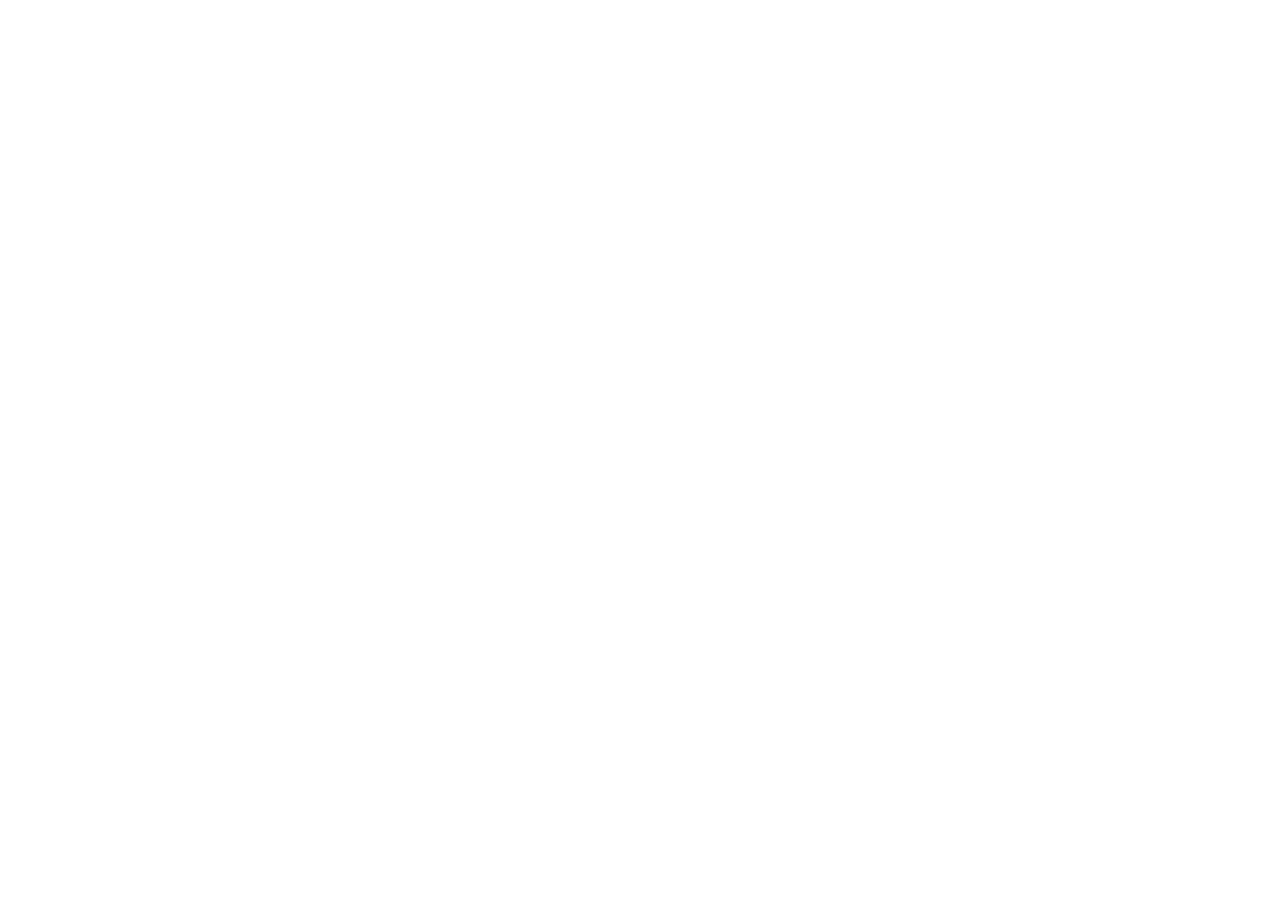
==== index.html @ 2eab342f "add index + css" ====
<!DOCTYPE html>
<html lang="fr">
  <head>
    <meta charset="utf-8" />
    <meta name="viewport" content="width=device-width, initial-scale=1" />
    <link
      rel="stylesheet"
      href="https://cdnjs.cloudflare.com/ajax/libs/font-awesome/6.1.1/css/all.min.css"
    />
    <link rel="stylesheet" href="normalize.css" />
    <link
      href="https://fonts.googleapis.com/css2?family=Raleway:ital,wght@0,200;0,400;0,500;0,600;0,700;1,600&display=swap"
      rel="stylesheet"
    />

    <title>Oh my food</title>
  </head>

</html>
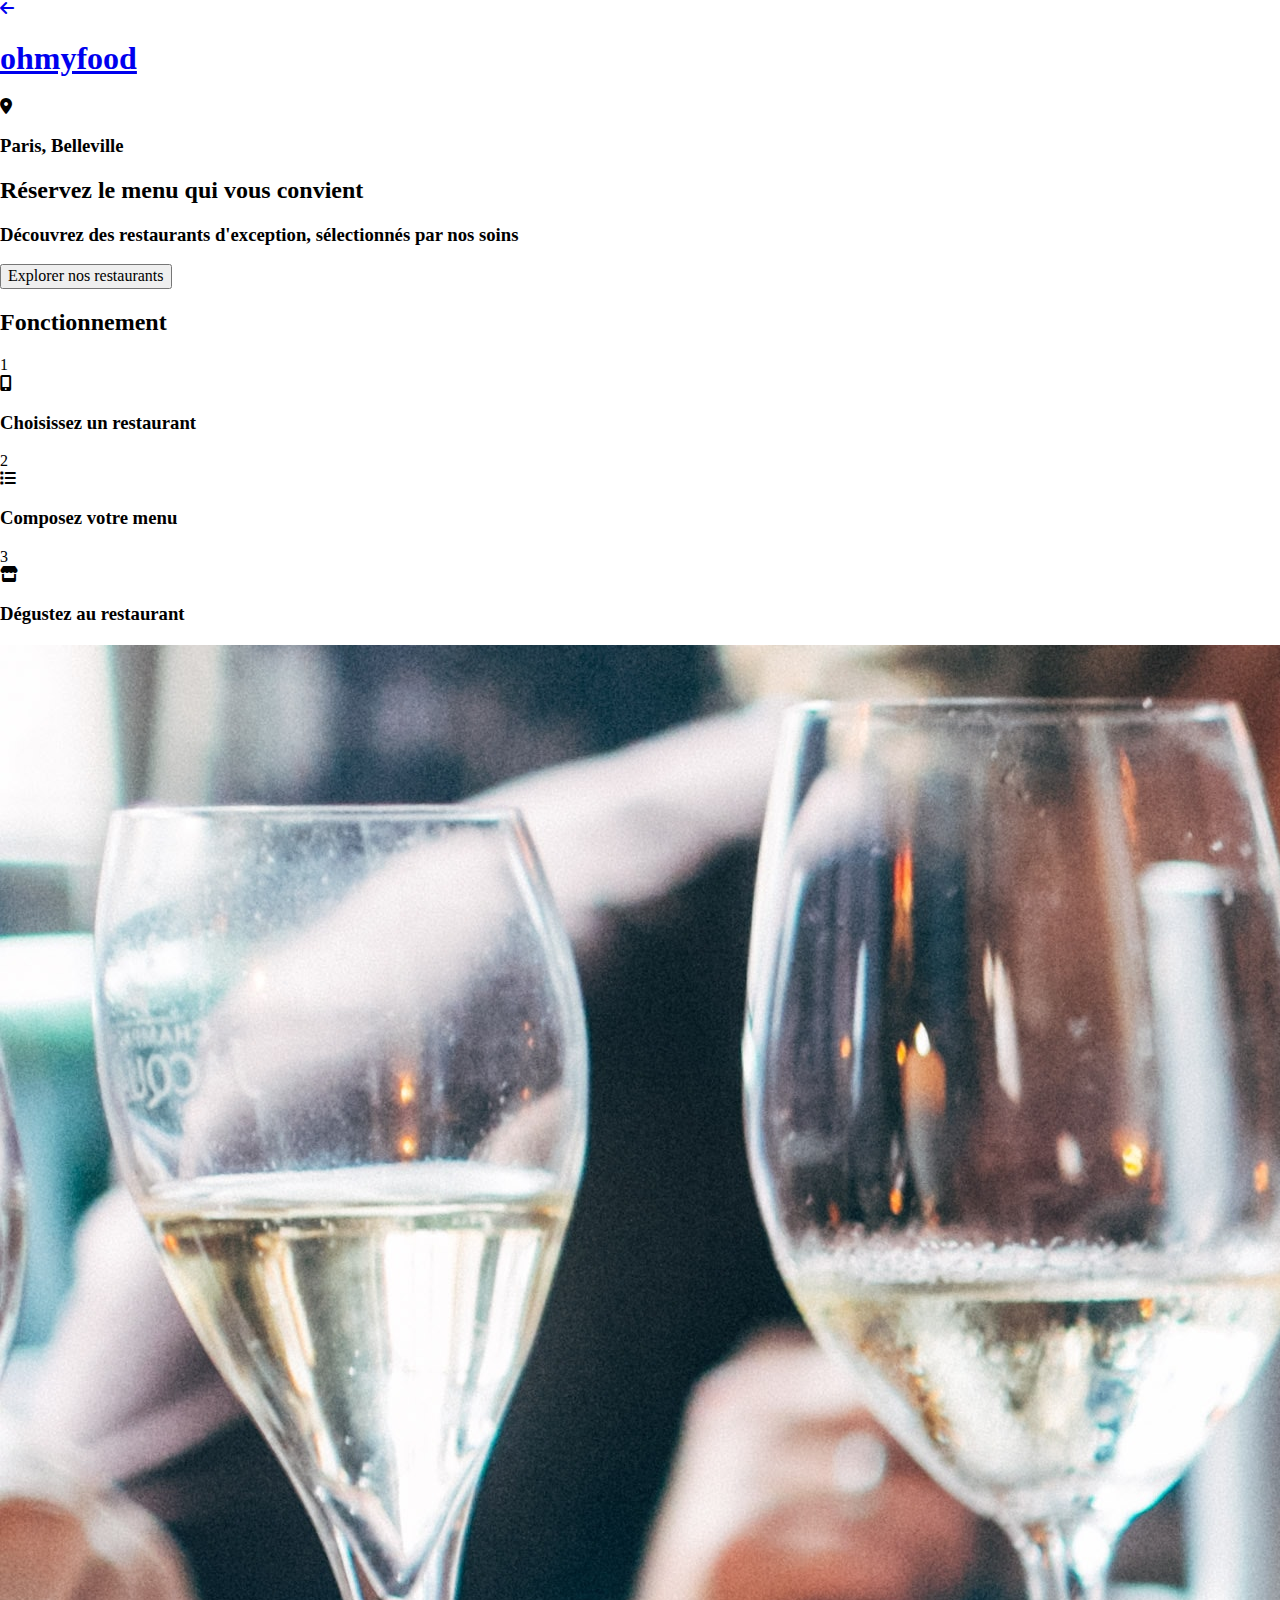
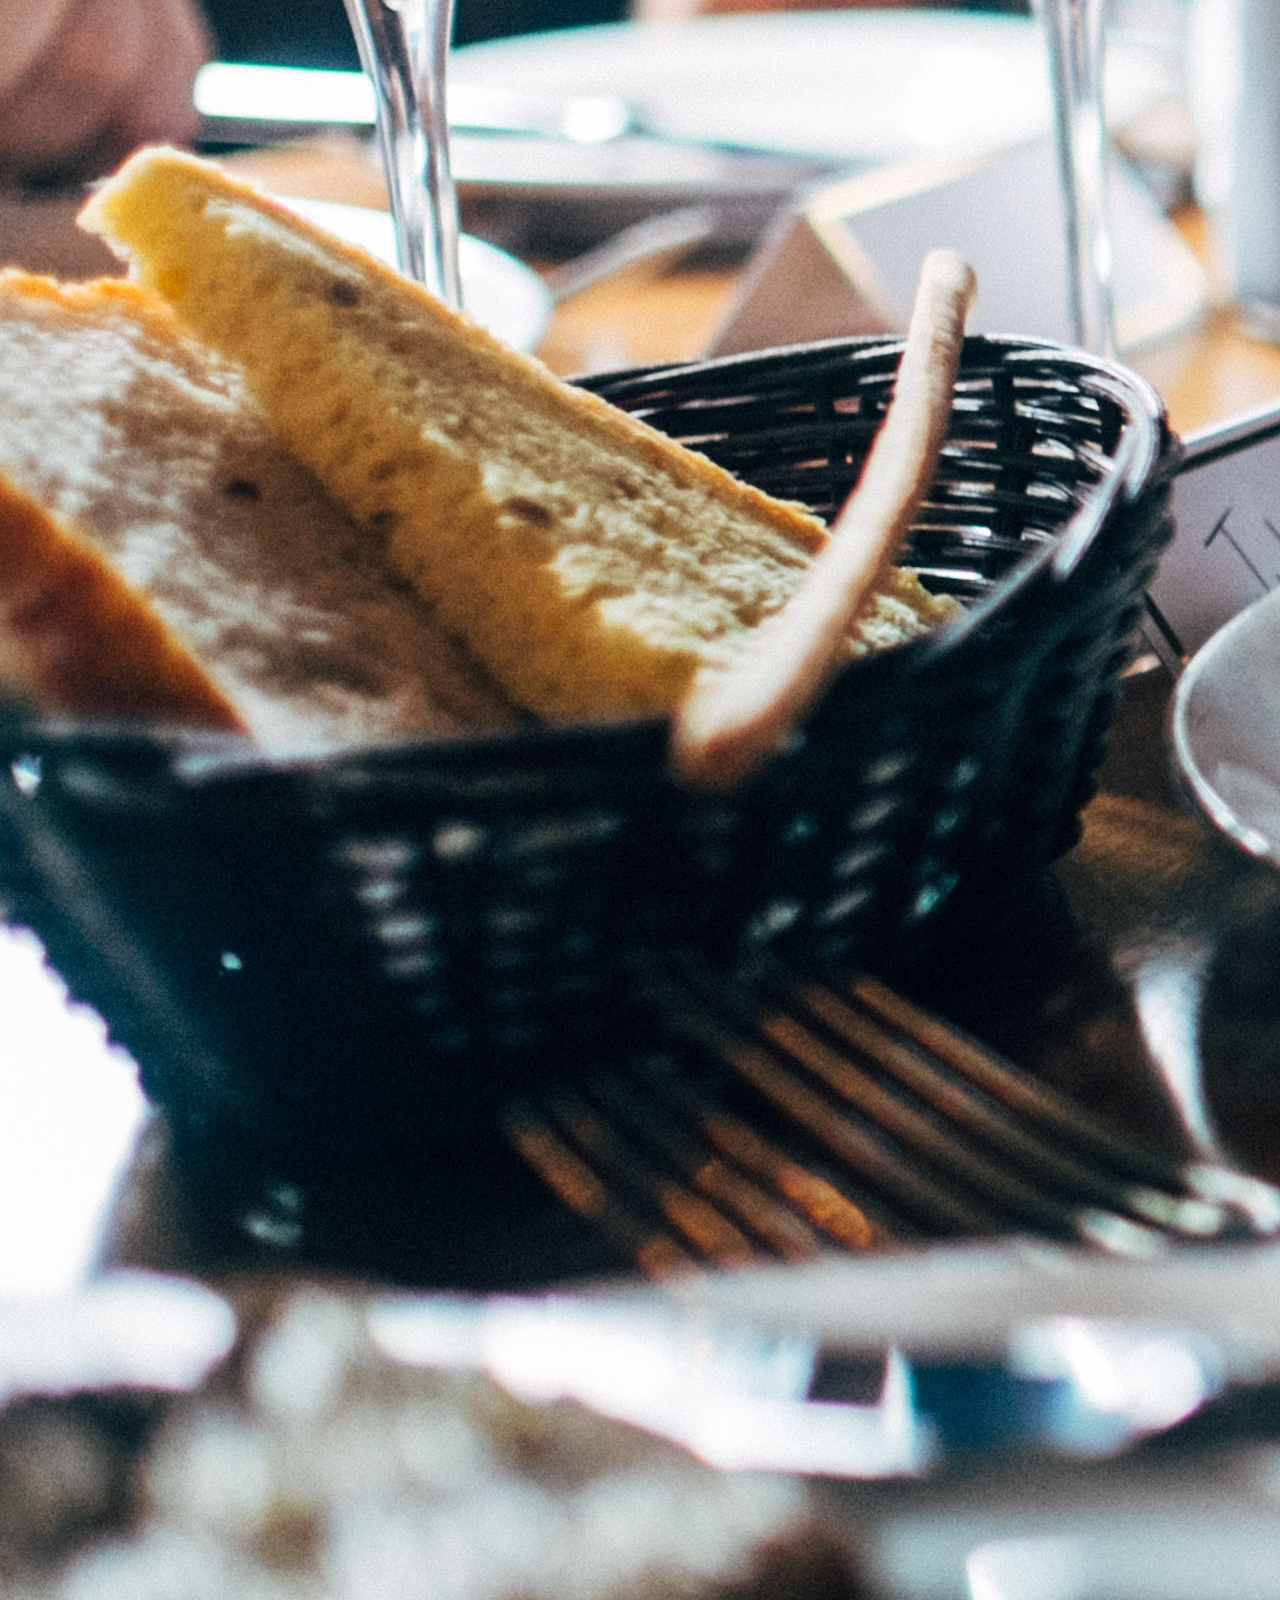
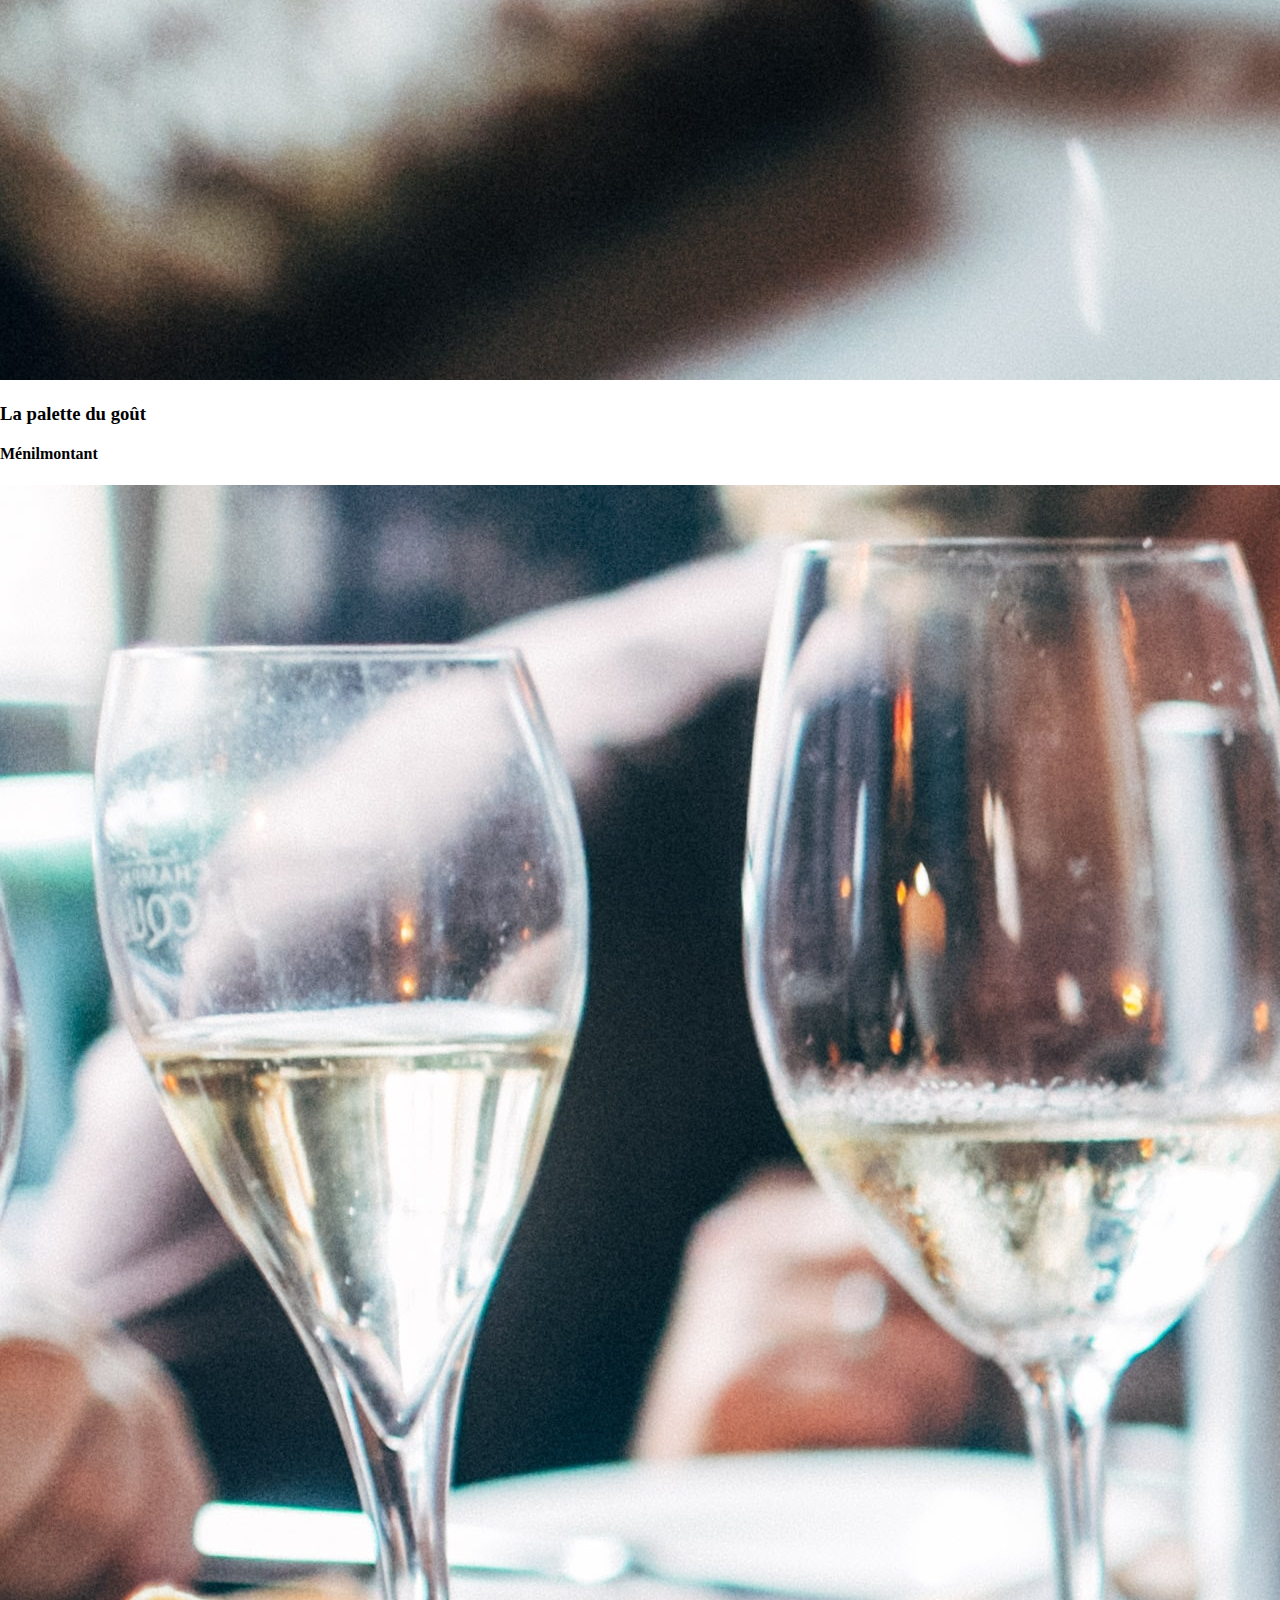
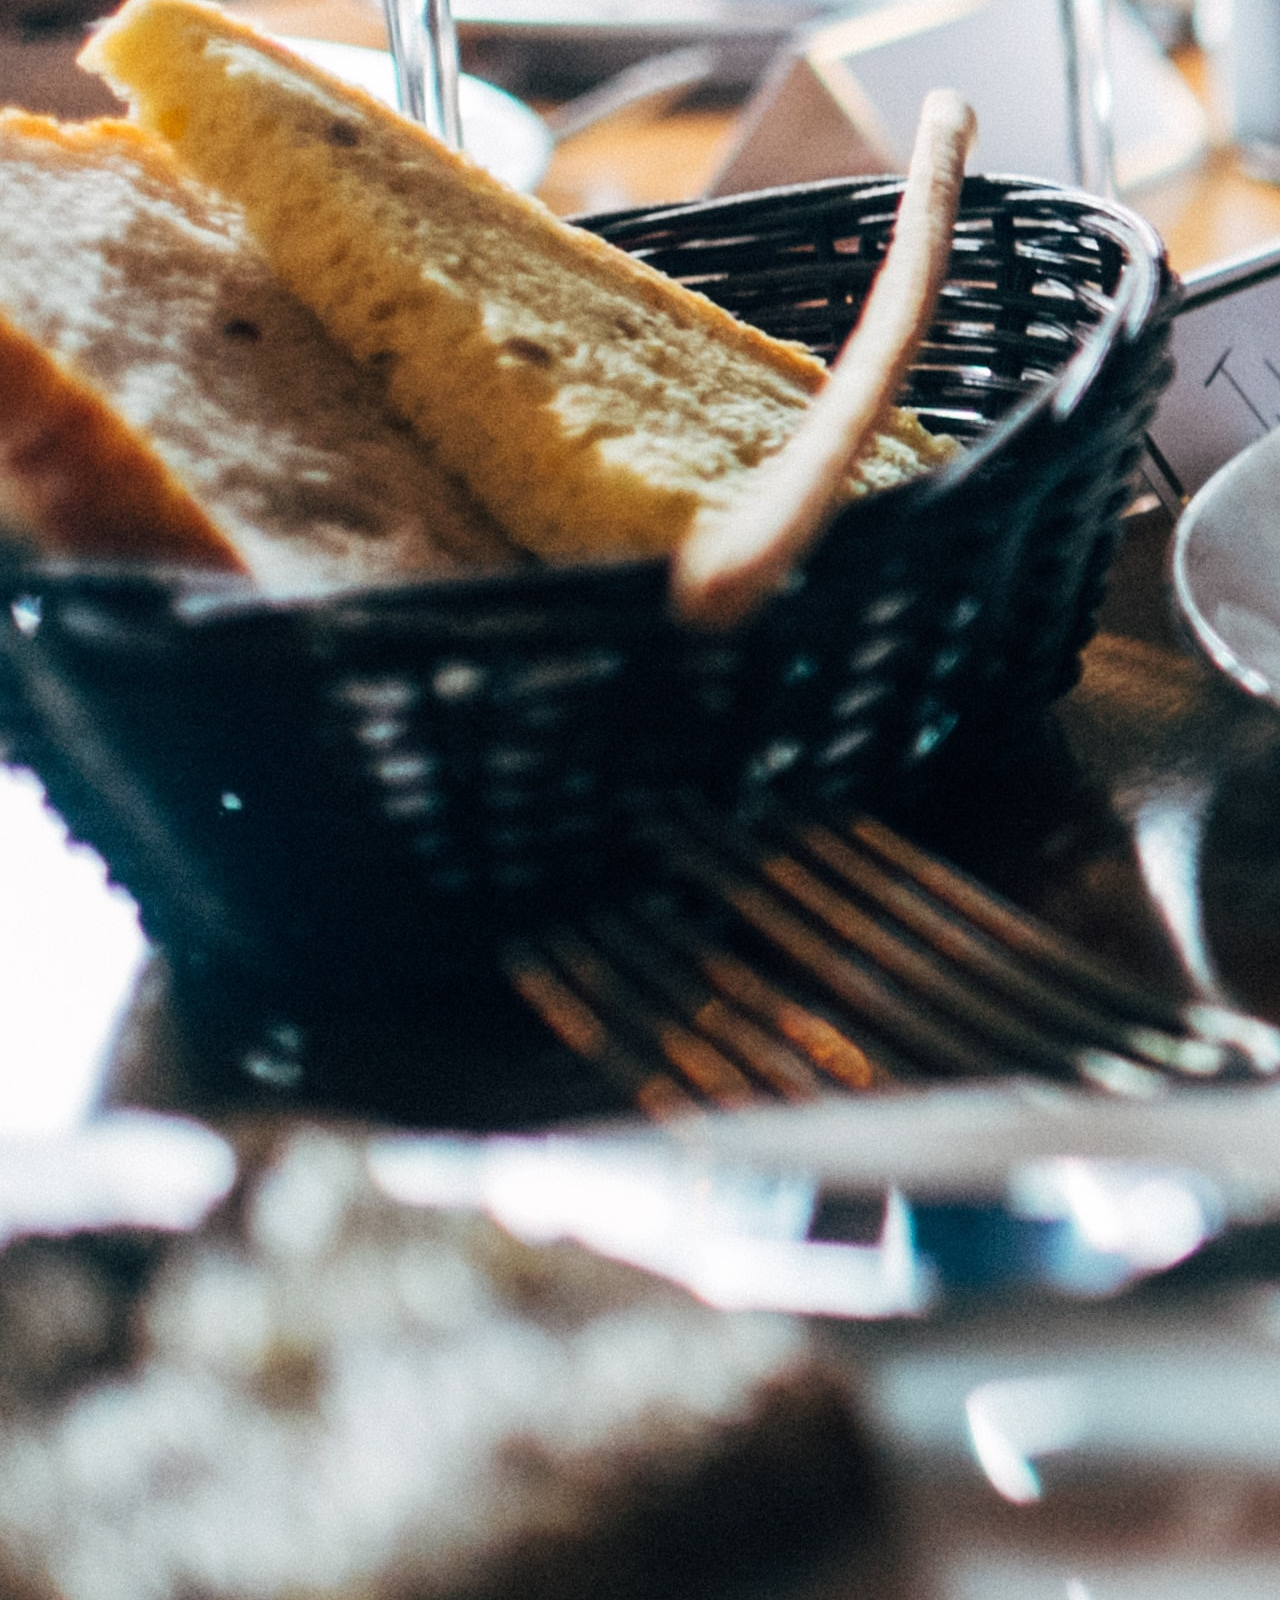
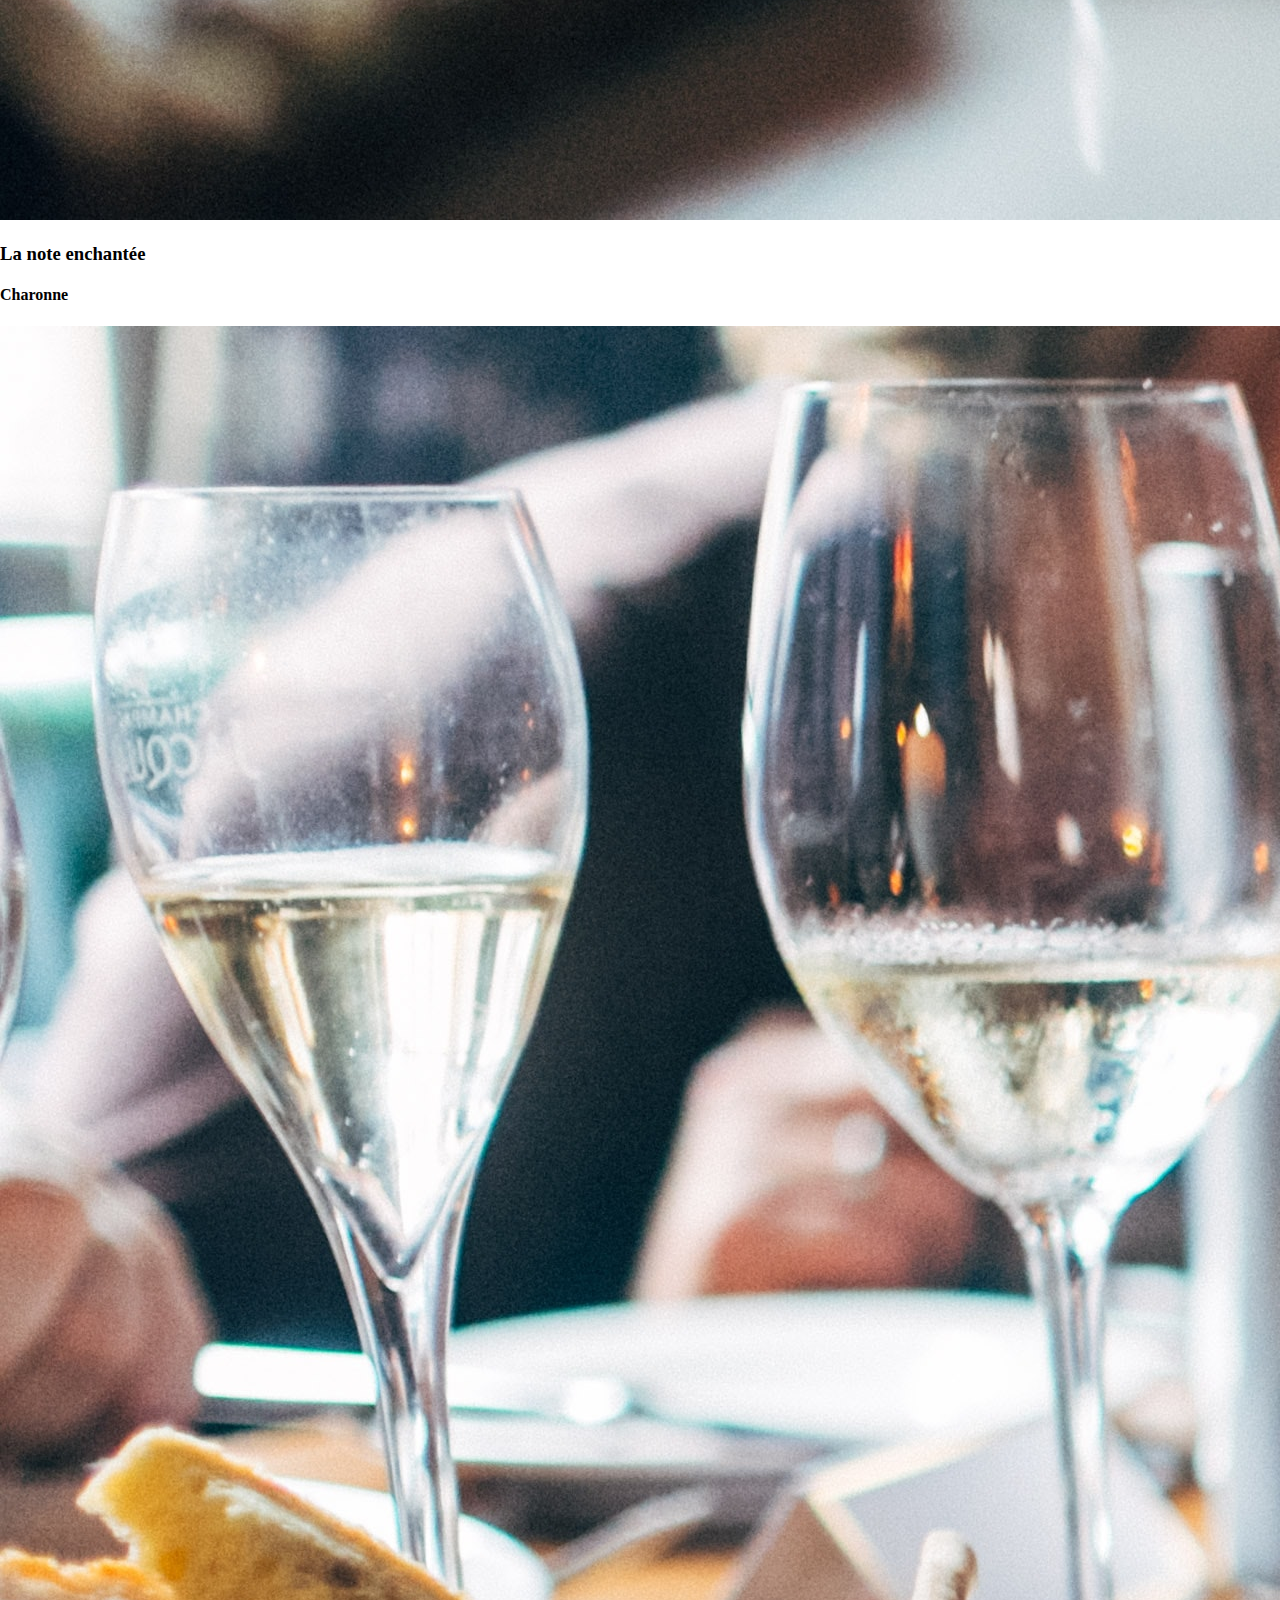
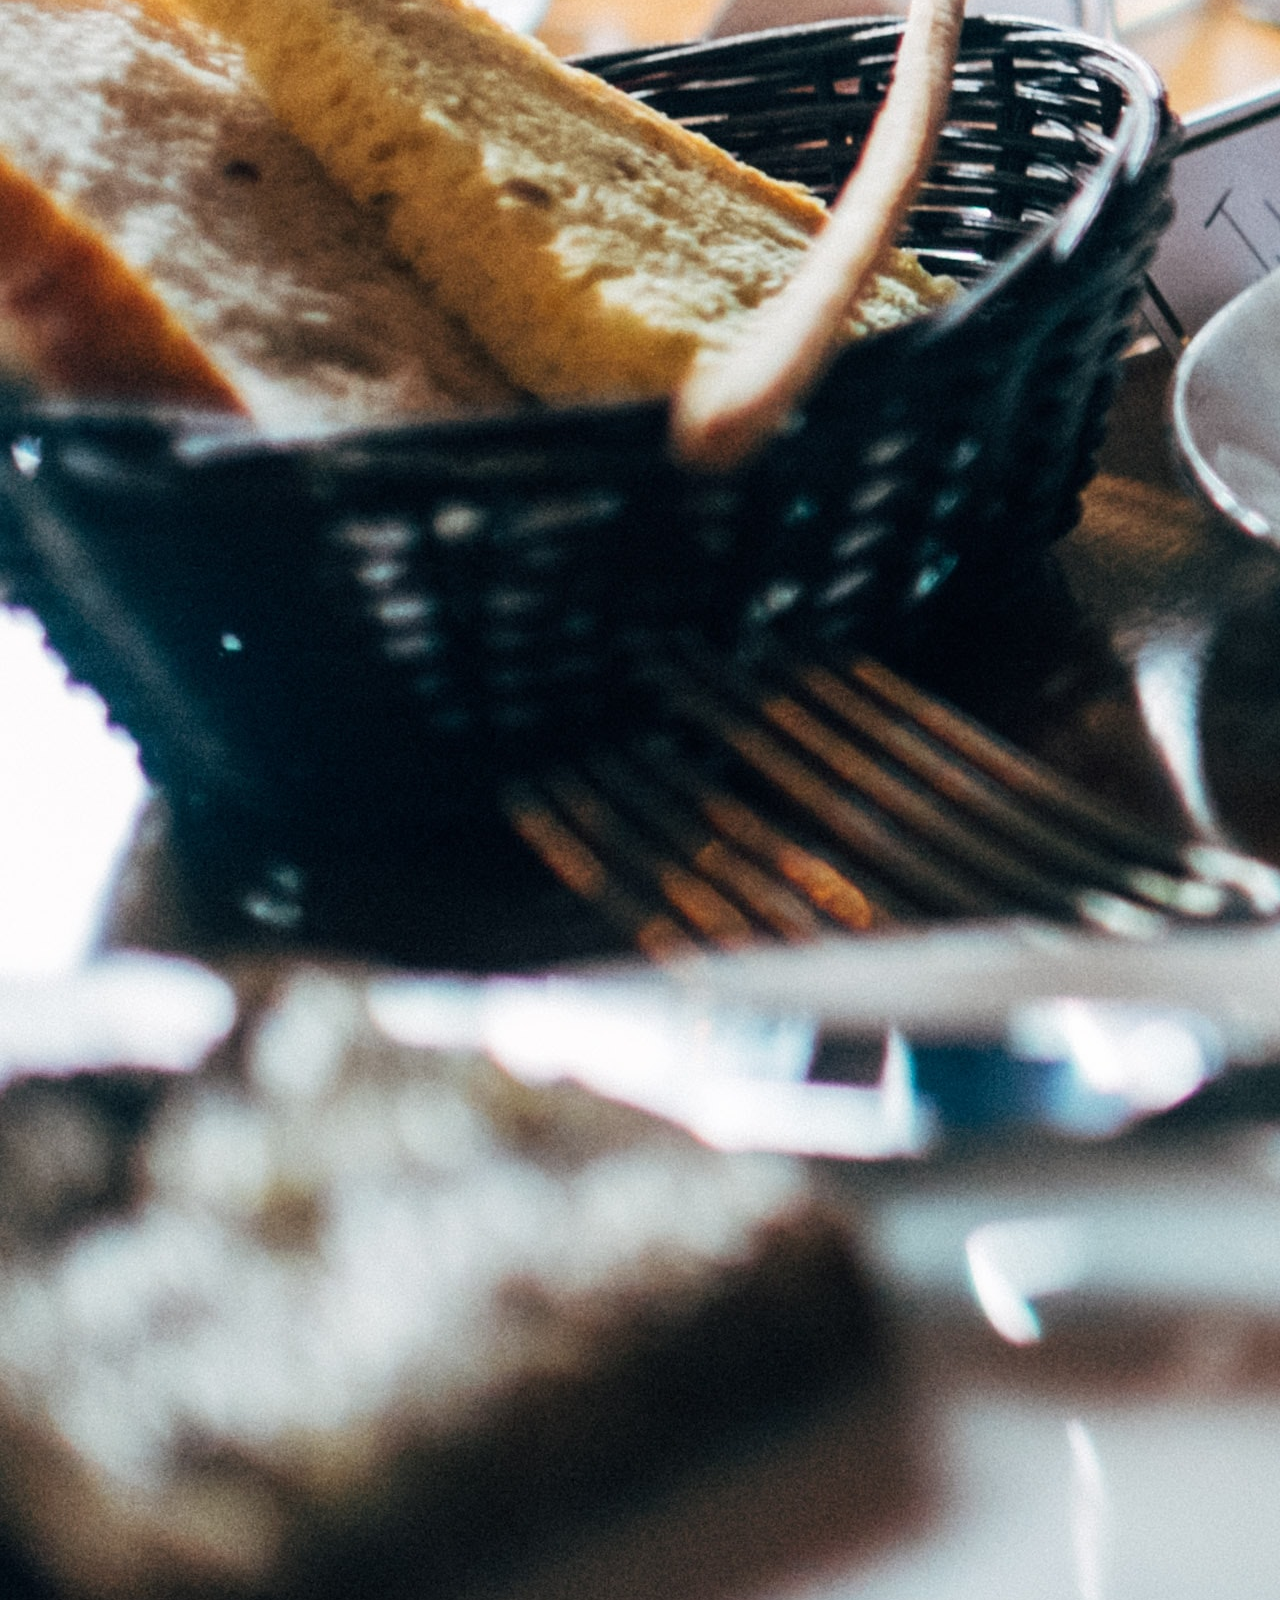
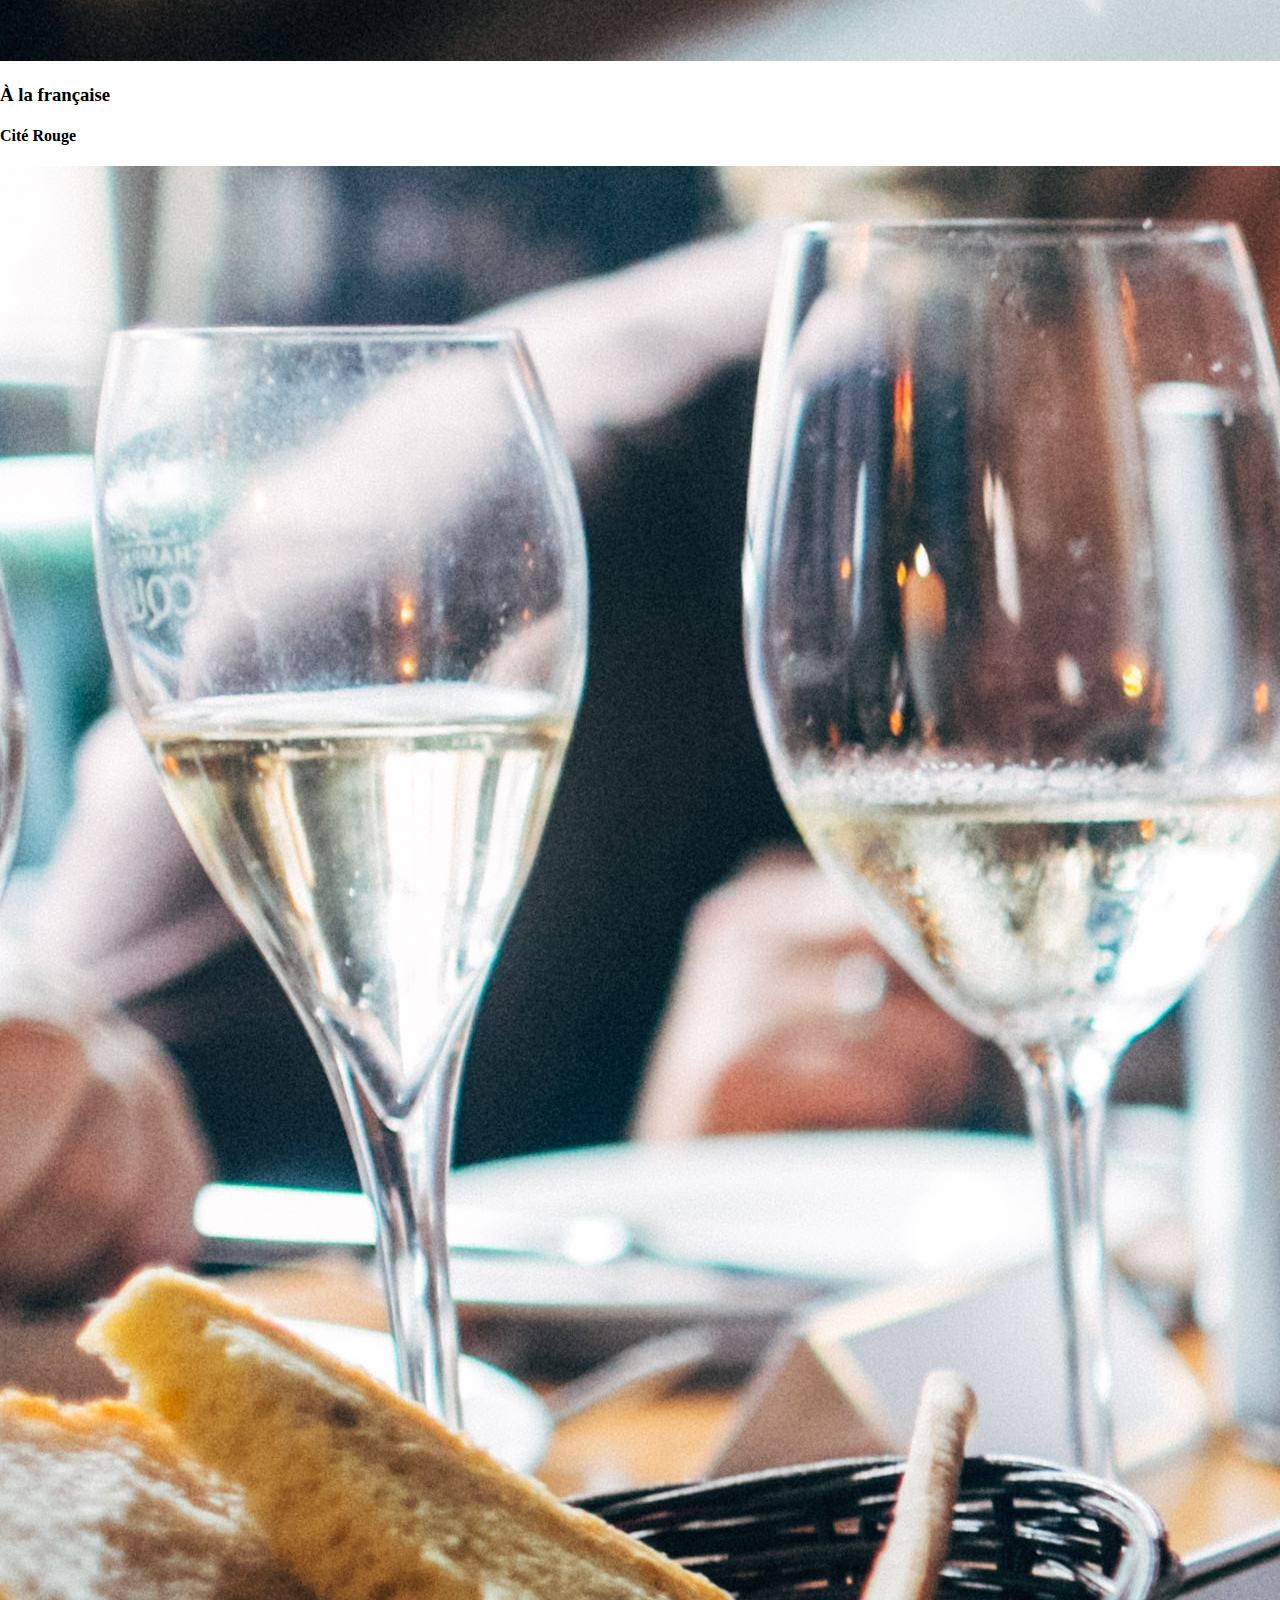
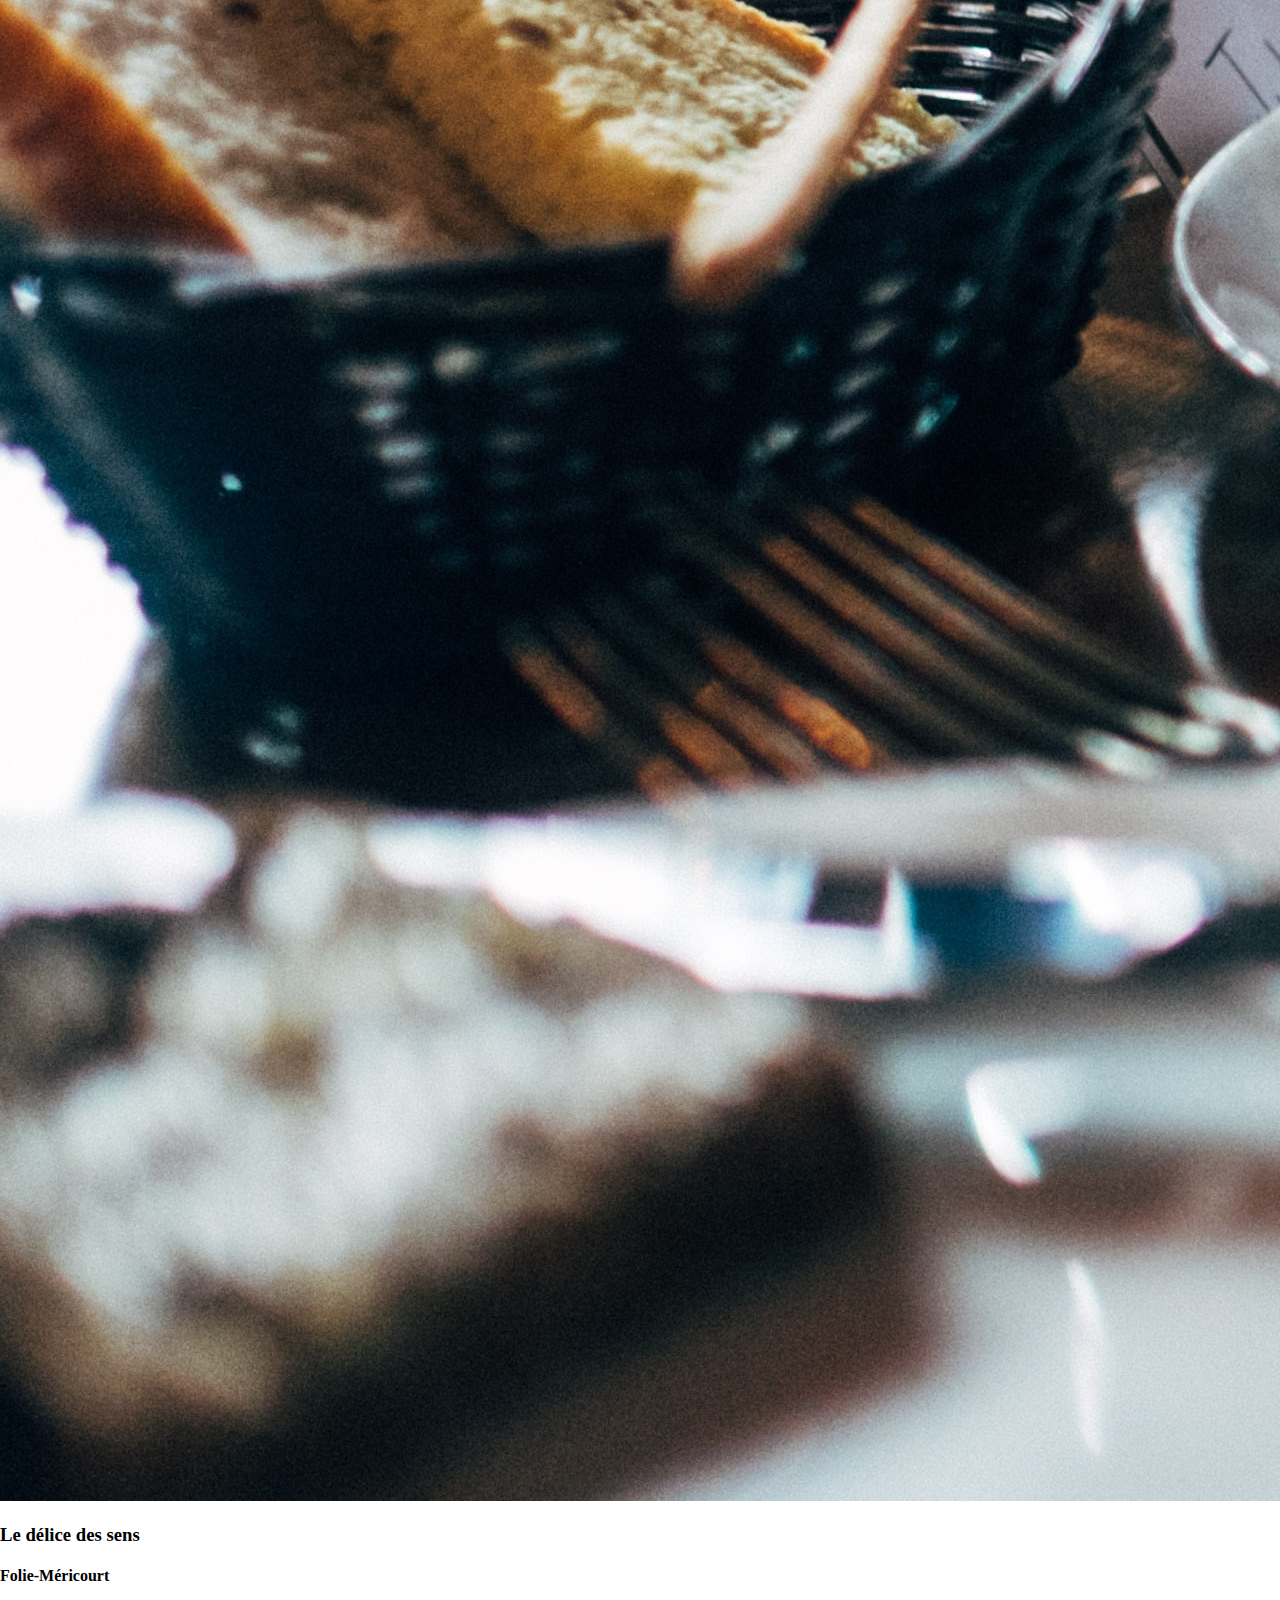
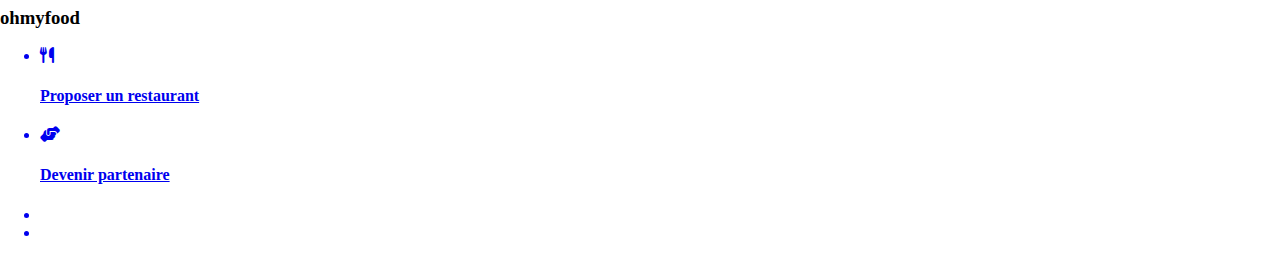
==== commit 29f78dd5: "add pictures +  first html versions" ====
--- a/index.html
+++ b/index.html
@@ -8,12 +8,128 @@
       href="https://cdnjs.cloudflare.com/ajax/libs/font-awesome/6.1.1/css/all.min.css"
     />
     <link rel="stylesheet" href="normalize.css" />
+    <link rel="preconnect" href="https://fonts.googleapis.com" />
+    <link rel="preconnect" href="https://fonts.gstatic.com" crossorigin />
+    <link rel="preconnect" href="https://fonts.googleapis.com" />
+    <link rel="preconnect" href="https://fonts.gstatic.com" crossorigin />
     <link
-      href="https://fonts.googleapis.com/css2?family=Raleway:ital,wght@0,200;0,400;0,500;0,600;0,700;1,600&display=swap"
+      href="https://fonts.googleapis.com/css2?family=Roboto:ital,wght@0,100;0,300;0,400;0,500;0,700;0,900;1,100;1,300;1,400;1,500;1,700&family=Shrikhand&display=swap"
       rel="stylesheet"
     />
-
-    <title>Oh my food</title>
+    <title>Oh My Food</title>
   </head>
-
-</html>+  <header>
+    <!--Flèche de retour-->
+    <a class="go-back" href="index.html">
+      <i class="fa-solid fa-arrow-left"></i>
+    </a>
+    <!--Logo-->
+    <a class="logo" href="index.html">
+      <h1>ohmyfood</h1>
+    </a>
+  </header>
+  <main class="home-main">
+    <section class="top-page">
+      <!--Localisation-->
+      <div class="button-block">
+        <div class="location">
+          <i class="fa-solid fa-location-dot"></i>
+          <h3>Paris, Belleville</h3>
+        </div>
+        <!--Introduction-->
+        <div class="intro">
+          <h2>Réservez le menu qui vous convient</h2>
+          <h3>
+            Découvrez des restaurants d'exception, sélectionnés par nos soins
+          </h3>
+          <input type="button" value="Explorer nos restaurants" />
+        </div>
+      </div>
+      <!--Fonctionnement-->
+      <div class="how-to">
+        <h2 class="how-to-title">Fonctionnement</h2>
+        <div class="how-to-block">
+          <div class="block-digit">1</div>
+          <i class="fa-solid fa-mobile-screen-button"></i>
+          <h3 class="block-text">Choisissez un restaurant</h3>
+        </div>
+        <div class="how-to-block">
+          <div class="block-digit">2</div>
+          <i class="fa-solid fa-list"></i>
+          <h3 class="block-text">Composez votre menu</h3>
+        </div>
+        <div class="how-to-block">
+          <div class="block-digit">3</div>
+          <i class="fa-solid fa-store"></i>
+          <h3 class="block-text">Dégustez au restaurant</h3>
+        </div>
+      </div>
+    </section>
+    <!--Liste des restaurants-->
+    <section class="restaurants-list">
+      <h2 class="restaurants-title"></h2>
+      <!--Carte restaurant 1-->
+      <div class="restaurant-card">
+        <div class="restaurant-picture">
+          <img
+            src="images/restaurants/jay-wennington-N_Y88TWmGwA-unsplash.jpg"
+            alt=""
+          />
+        </div>
+        <div class="restaurant-info">
+          <h3>La palette du goût</h3>
+          <h4>Ménilmontant</h4>
+        </div>
+      </div>
+      <!--Carte restaurant 2-->
+      <div class="restaurant-card">
+        <div class="restaurant-picture">
+          <img
+            src="images/restaurants/jay-wennington-N_Y88TWmGwA-unsplash.jpg"
+            alt=""
+          />
+        </div>
+        <div class="restaurant-info">
+          <h3>La note enchantée</h3>
+          <h4>Charonne</h4>
+        </div>
+      </div>
+      <!--Carte restaurant 3-->
+      <div class="restaurant-card">
+        <div class="restaurant-picture">
+          <img
+            src="images/restaurants/jay-wennington-N_Y88TWmGwA-unsplash.jpg"
+            alt=""
+          />
+        </div>
+        <div class="restaurant-info">
+          <h3>À la française</h3>
+          <h4>Cité Rouge</h4>
+        </div>
+      </div>
+      <!--Carte restaurant 4-->  
+      <div class="restaurant-card">
+        <div class="restaurant-picture">
+          <img
+            src="images/restaurants/jay-wennington-N_Y88TWmGwA-unsplash.jpg"
+            alt=""
+          />
+        </div>
+        <div class="restaurant-info">
+          <h3>Le délice des sens</h3>
+          <h4>Folie-Méricourt</h4>
+        </div>
+      </div>
+    </section>
+  </main>
+  <!--Footer-->
+  <footer>
+    <h3>ohmyfood</h3>
+    <ul>
+      <a href="index.html"><li><i class="fa-solid fa-utensils"></i><h4>Proposer un restaurant</h4></li></a>
+      <a href="index.html"><li><i class="fa-solid fa-handshake-angle"></i><h4>Devenir partenaire</h4></li></a>
+      <a href="#"><li></li></a>
+      <a href="mailto:bouthorsv@gmail.com"><li></li></a>
+    </ul>
+  </footer>
+</html>
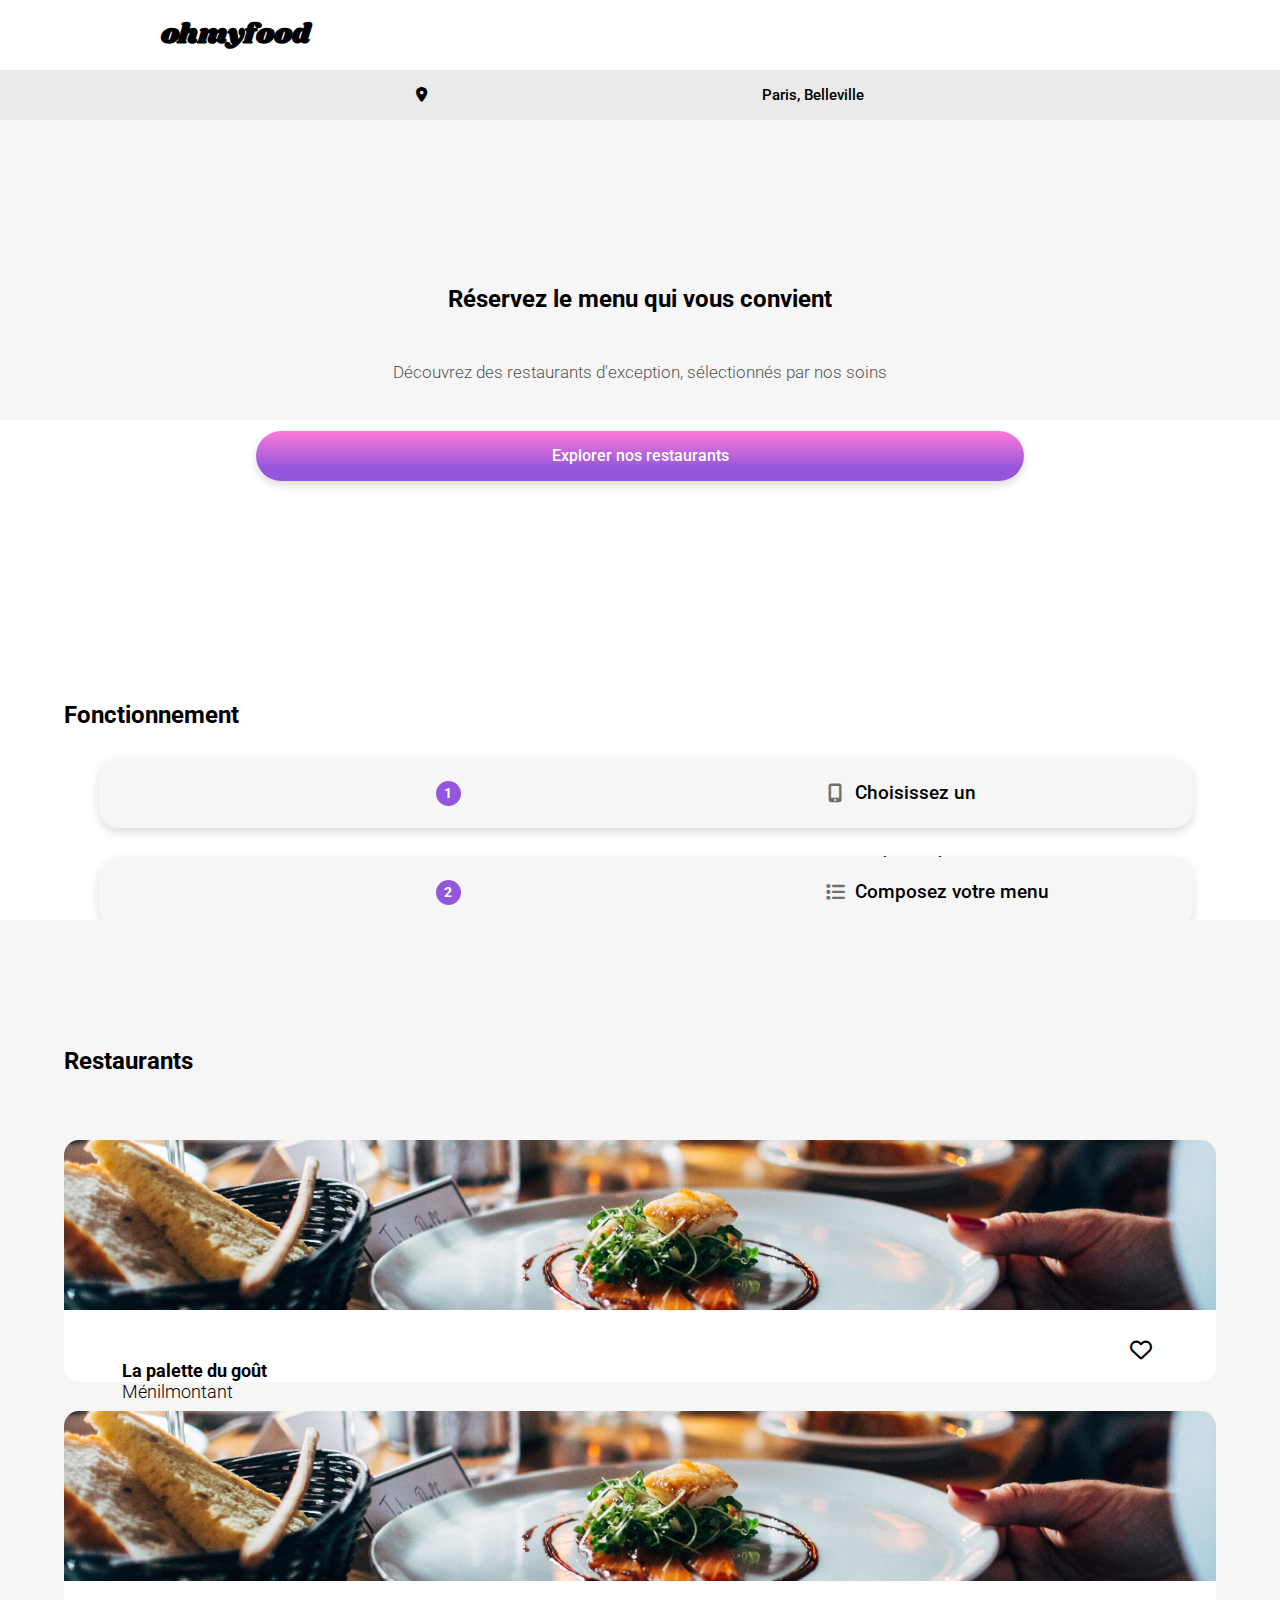
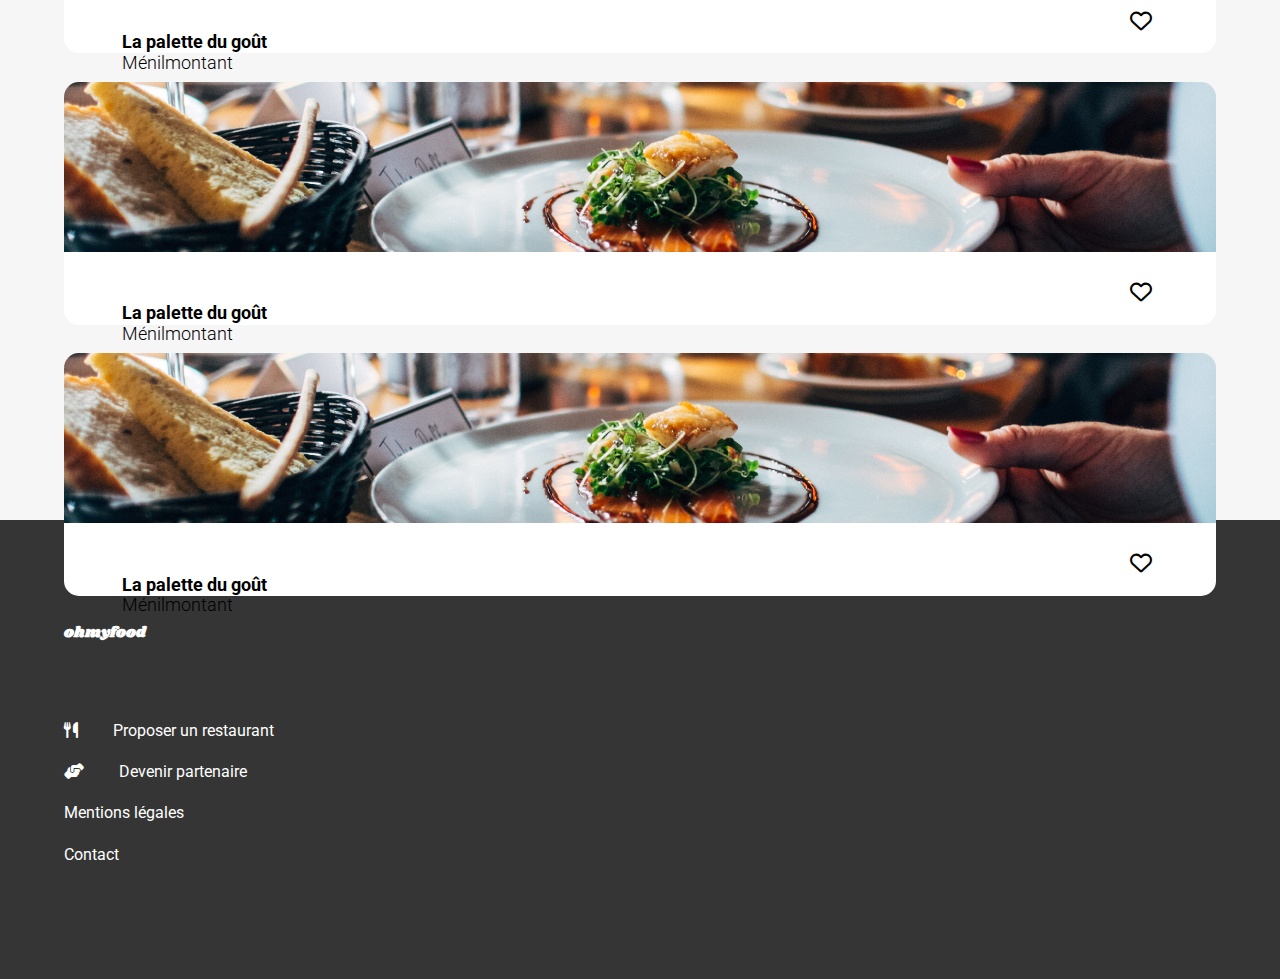
==== commit 5229cdd3: "Html pages and scss file update no animations yet" ====
--- a/index.html
+++ b/index.html
@@ -8,6 +8,7 @@
       href="https://cdnjs.cloudflare.com/ajax/libs/font-awesome/6.1.1/css/all.min.css"
     />
     <link rel="stylesheet" href="normalize.css" />
+    <link rel="stylesheet" href="stylesheets/style.css">
     <link rel="preconnect" href="https://fonts.googleapis.com" />
     <link rel="preconnect" href="https://fonts.gstatic.com" crossorigin />
     <link rel="preconnect" href="https://fonts.googleapis.com" />
@@ -18,118 +19,168 @@
     />
     <title>Oh My Food</title>
   </head>
-  <header>
-    <!--Flèche de retour-->
-    <a class="go-back" href="index.html">
-      <i class="fa-solid fa-arrow-left"></i>
-    </a>
-    <!--Logo-->
-    <a class="logo" href="index.html">
-      <h1>ohmyfood</h1>
-    </a>
+<body>
+  <header class="home-header">
+    <!--Flèche de retour + Logo-->
+    <div class="header-content">
+      <a class="go-back" href="index.html">
+        <i class="fa-solid fa-arrow-left no-show"></i>
+      </a>
+      <a class="logo" href="index.html">
+        <h1>ohmyfood</h1>
+      </a>
+    </div>
   </header>
   <main class="home-main">
     <section class="top-page">
       <!--Localisation-->
       <div class="button-block">
         <div class="location">
-          <i class="fa-solid fa-location-dot"></i>
-          <h3>Paris, Belleville</h3>
+          <h3><i class="fa-solid fa-location-dot"></i>Paris, Belleville</h3>
         </div>
         <!--Introduction-->
         <div class="intro">
+          <div class="intro-texts">
           <h2>Réservez le menu qui vous convient</h2>
           <h3>
             Découvrez des restaurants d'exception, sélectionnés par nos soins
           </h3>
-          <input type="button" value="Explorer nos restaurants" />
+          <a href="#restaurants-list"><input type="button" value="Explorer nos restaurants" /></a>
+          </div>
         </div>
       </div>
       <!--Fonctionnement-->
-      <div class="how-to">
-        <h2 class="how-to-title">Fonctionnement</h2>
-        <div class="how-to-block">
-          <div class="block-digit">1</div>
-          <i class="fa-solid fa-mobile-screen-button"></i>
-          <h3 class="block-text">Choisissez un restaurant</h3>
+      <div class="how-to-box">
+        <div class="how-to">
+          <h2 class="how-to-title">Fonctionnement</h2>
+          <div class="how-to-block">
+            <div class="block-content">
+              <h3 class="block-digit">1</h3>
+              <i class="fa-solid fa-mobile-screen-button"></i>
+            <!--</div>-->
+            <h3 class="block-text">Choisissez un restaurant</h3>
+            </div>
+          </div>
+          <div class="how-to-block">
+            <div class="block-content">
+              <h3 class="block-digit">2</h3>
+              <i class="fa-solid fa-list"></i>  
+              <h3 class="block-text">Composez votre menu</h3>
+            </div>  
+          </div>
+          <div class="how-to-block">
+            <div class="block-content">
+              <h3 class="block-digit">3</h3>
+              <i class="fa-solid fa-store"></i>
+              <h3 class="block-text">Dégustez au restaurant</h3>
+            </div>  
+          </div>
         </div>
-        <div class="how-to-block">
-          <div class="block-digit">2</div>
-          <i class="fa-solid fa-list"></i>
-          <h3 class="block-text">Composez votre menu</h3>
-        </div>
-        <div class="how-to-block">
-          <div class="block-digit">3</div>
-          <i class="fa-solid fa-store"></i>
-          <h3 class="block-text">Dégustez au restaurant</h3>
-        </div>
-      </div>
+      </div>  
     </section>
     <!--Liste des restaurants-->
-    <section class="restaurants-list">
-      <h2 class="restaurants-title"></h2>
-      <!--Carte restaurant 1-->
-      <div class="restaurant-card">
-        <div class="restaurant-picture">
-          <img
-            src="images/restaurants/jay-wennington-N_Y88TWmGwA-unsplash.jpg"
-            alt=""
-          />
+    <section id="restaurants-list">
+      <h2 class="restaurants-title">Restaurants</h2>
+      <div class="food-cards">
+        <!--Carte restaurant 1-->
+        <div class="restaurant-card">
+          <div class="restaurant-picture">
+            <img
+              src="images/restaurants/jay-wennington-N_Y88TWmGwA-unsplash.jpg"
+              alt="La palette du goût"
+            />
+          </div>
+          <div class="restaurant-info">
+            <div class="info-content">
+              <div class="info-text">
+              <h3>La palette du goût</h3>
+              <h4>Ménilmontant</h4>
+              </div>
+              <div class="hearts">
+                <i class="fa-regular fa-heart heart-empty"></i>
+                <i class="fa-solid fa-heart heart-full"></i>
+              </div>
+            </div>  
+          </div>
         </div>
-        <div class="restaurant-info">
-          <h3>La palette du goût</h3>
-          <h4>Ménilmontant</h4>
+        <!--Carte restaurant 2-->
+        <div class="restaurant-card">
+          <div class="restaurant-picture">
+            <img
+              src="images/restaurants/jay-wennington-N_Y88TWmGwA-unsplash.jpg"
+              alt="La palette du goût"
+            />
+          </div>
+          <div class="restaurant-info">
+            <div class="info-content">
+              <div class="info-text">
+              <h3>La palette du goût</h3>
+              <h4>Ménilmontant</h4>
+              </div>
+              <div class="hearts">
+                <i class="fa-regular fa-heart heart-empty"></i>
+                <i class="fa-solid fa-heart heart-full"></i>
+              </div>
+            </div>  
+          </div>
         </div>
-      </div>
-      <!--Carte restaurant 2-->
-      <div class="restaurant-card">
-        <div class="restaurant-picture">
-          <img
-            src="images/restaurants/jay-wennington-N_Y88TWmGwA-unsplash.jpg"
-            alt=""
-          />
+        
+          <!--Carte restaurant 3-->
+          <div class="restaurant-card">
+            <div class="restaurant-picture">
+              <img
+                src="images/restaurants/jay-wennington-N_Y88TWmGwA-unsplash.jpg"
+                alt="La palette du goût"
+              />
+            </div>
+            <div class="restaurant-info">
+              <div class="info-content">
+                <div class="info-text">
+                <h3>La palette du goût</h3>
+                <h4>Ménilmontant</h4>
+                </div>
+                <div class="hearts">
+                  <i class="fa-regular fa-heart heart-empty"></i>
+                  <i class="fa-solid fa-heart heart-full"></i>
+                </div>
+              </div>  
+            </div>
+          </div>
+        <!--Carte restaurant 4-->  
+        <div class="restaurant-card">
+          <div class="restaurant-picture">
+            <img
+              src="images/restaurants/jay-wennington-N_Y88TWmGwA-unsplash.jpg"
+              alt="La palette du goût"
+            />
+          </div>
+          <div class="restaurant-info">
+            <div class="info-content">
+              <div class="info-text">
+              <h3>La palette du goût</h3>
+              <h4>Ménilmontant</h4>
+              </div>
+              <div class="hearts">
+              <i class="fa-regular fa-heart heart-empty"></i>
+              <i class="fa-solid fa-heart heart-full"></i>
+              </div>
+            </div>  
+          </div>
         </div>
-        <div class="restaurant-info">
-          <h3>La note enchantée</h3>
-          <h4>Charonne</h4>
-        </div>
-      </div>
-      <!--Carte restaurant 3-->
-      <div class="restaurant-card">
-        <div class="restaurant-picture">
-          <img
-            src="images/restaurants/jay-wennington-N_Y88TWmGwA-unsplash.jpg"
-            alt=""
-          />
-        </div>
-        <div class="restaurant-info">
-          <h3>À la française</h3>
-          <h4>Cité Rouge</h4>
-        </div>
-      </div>
-      <!--Carte restaurant 4-->  
-      <div class="restaurant-card">
-        <div class="restaurant-picture">
-          <img
-            src="images/restaurants/jay-wennington-N_Y88TWmGwA-unsplash.jpg"
-            alt=""
-          />
-        </div>
-        <div class="restaurant-info">
-          <h3>Le délice des sens</h3>
-          <h4>Folie-Méricourt</h4>
-        </div>
-      </div>
+      </div>  
     </section>
   </main>
   <!--Footer-->
   <footer>
-    <h3>ohmyfood</h3>
-    <ul>
-      <a href="index.html"><li><i class="fa-solid fa-utensils"></i><h4>Proposer un restaurant</h4></li></a>
-      <a href="index.html"><li><i class="fa-solid fa-handshake-angle"></i><h4>Devenir partenaire</h4></li></a>
-      <a href="#"><li></li></a>
-      <a href="mailto:bouthorsv@gmail.com"><li></li></a>
-    </ul>
+    <div class="footer-content">
+      <h3>ohmyfood</h3>
+      <ul>
+        <a href="index.html"><li><i class="fa-solid fa-utensils"></i>Proposer un restaurant</li></a>
+        <a href="index.html"><li><i class="fa-solid fa-handshake-angle"></i>Devenir partenaire</li></a>
+        <a href="#"><li>Mentions légales</li></a>
+        <a href="mailto:bouthorsv@gmail.com"><li>Contact</li></a>
+      </ul>
+    </div>
   </footer>
+</body>
 </html>
--- a/stylesheets/style.css
+++ b/stylesheets/style.css
@@ -0,0 +1,401 @@
+@charset "UTF-8";
+/* Parametres base et typo */
+html {
+  font-family: "Roboto", sans-serif;
+  font-size: 16px; }
+
+* {
+  margin: 0;
+  padding: 0; }
+
+body {
+  margin: 0;
+  box-sizing: border-box;
+  width: 100%; }
+
+main {
+  display: flex;
+  flex-direction: column;
+  width: 100%;
+  margin: 0 auto; }
+
+.restaurant-menu h2 {
+  font-family: "Shrikhand", sans-serif;
+  font-size: 18px;
+  font-color: #ffff; }
+
+footer h3 {
+  font-family: "Shrikhand", sans-serif;
+  font-size: 15px; }
+
+input {
+  background: #ff79da;
+  background: -webkit-linear-gradient(#ff79da 0%, #9356dc 75%);
+  box-shadow: 0 4px 10px #dedbdb;
+  width: 60%;
+  height: 50px;
+  margin: 0 auto;
+  color: #ffff;
+  font-weight: 500;
+  border-radius: 40px;
+  border: none; }
+  input:hover {
+    opacity: 0.8;
+    box-shadow: 0 4px 10px #9b9999; }
+
+/*Header, commun à toutes les pages*/
+header {
+  background-color: #ffff;
+  height: 70px;
+  z-index: 2000;
+  position: fixed;
+  width: 100%;
+  top: 0; }
+  header .home-header {
+    box-shadow: 2px 2px 4px #c9c9c9; }
+
+.header-content {
+  display: flex;
+  justify-content: left;
+  width: 90%;
+  margin: 0 auto; }
+  .header-content i {
+    line-height: 70px;
+    font-size: 20px;
+    left: 0;
+    color: #000; }
+  .header-content a {
+    text-decoration: none; }
+  .header-content h1 {
+    line-height: 70px;
+    top: 0;
+    width: 210px;
+    margin: 0 auto 0 23%;
+    text-align: center;
+    text-decoration: none;
+    font-family: "Shrikhand", sans-serif;
+    font-size: 28px;
+    color: #000; }
+  .header-content .no-show {
+    color: #ffff; }
+
+/* Page d'accueil*/
+.top-page .location {
+  height: 50px;
+  background-color: #eaeaea;
+  margin-top: 70px; }
+  .top-page .location h3 {
+    width: 35%;
+    margin: 0 auto;
+    line-height: 50px;
+    display: flex;
+    justify-content: space-between;
+    font-size: 15px;
+    font-weight: 500; }
+    .top-page .location h3 i {
+      line-height: 50px; }
+.top-page .intro {
+  background-color: #f6f6f6;
+  height: 300px; }
+  .top-page .intro .intro-texts {
+    height: 65%;
+    display: flex;
+    flex-wrap: wrap;
+    flex-direction: column;
+    justify-content: space-between;
+    text-align: center;
+    padding-top: 13%; }
+    .top-page .intro .intro-texts h2 {
+      width: 75%;
+      margin: 0 auto; }
+    .top-page .intro .intro-texts h3 {
+      width: 85%;
+      font-weight: 300;
+      color: #545454;
+      margin: 0 auto;
+      font-size: 17px; }
+
+.how-to-box {
+  height: 500px; }
+
+.how-to {
+  width: 90%;
+  margin: 0 auto;
+  padding-top: 22%;
+  height: 65%;
+  display: flex;
+  flex-direction: column;
+  justify-content: space-between; }
+
+.how-to-block {
+  width: 95%;
+  margin: 0 0 0 3%;
+  height: 70px;
+  background-color: #f6f6f6;
+  border-radius: 20px;
+  box-shadow: 0 4px 10px #dedbdb;
+  line-height: 70px; }
+  .how-to-block i {
+    width: 40px;
+    line-height: 70px;
+    color: #707070;
+    font-size: 19px;
+    text-align: center; }
+  .how-to-block:hover {
+    background-color: #f5ecff; }
+    .how-to-block:hover i {
+      color: #9356dc; }
+
+.block-content {
+  display: flex;
+  justify-content: space-between;
+  width: 90%;
+  margin: 0 auto;
+  margin-left: -18px;
+  height: 70px; }
+
+.block-digit {
+  background-color: #9356dc;
+  border-radius: 50%;
+  width: 25px;
+  height: 25px;
+  color: #ffff;
+  align-items: center;
+  justify-content: center;
+  display: flex;
+  font-size: 14px;
+  margin: auto; }
+
+.block-text {
+  width: 210px;
+  font-weight: 500; }
+
+#restaurants-list {
+  background-color: #f6f6f6;
+  height: 1200px; }
+  #restaurants-list .restaurants-title {
+    width: 90%;
+    margin: 10% auto 5% auto; }
+
+.food-cards {
+  width: 90%;
+  margin: 0 auto;
+  display: flex;
+  flex-direction: column;
+  justify-content: space-between;
+  height: 88%; }
+
+/*
+&:hover {
+  font-weight: 900;
+  background-size: 100%;
+  transition: 3000ms;
+  color: #9356dc;
+  background: -webkit-linear-gradient(#9356dc, #ff79da);
+  -webkit-background-clip: text;
+  -webkit-text-fill-color: transparent;
+}
+*/
+.restaurant-card {
+  height: 23%; }
+  .restaurant-card .restaurant-picture {
+    height: 70%; }
+    .restaurant-card .restaurant-picture img {
+      height: 100%;
+      width: 100%;
+      border-radius: 15px 15px 0 0;
+      object-fit: cover; }
+  .restaurant-card .restaurant-info {
+    height: 30%;
+    background-color: #ffff;
+    border-radius: 0 0 15px 15px; }
+    .restaurant-card .restaurant-info .info-content {
+      display: flex;
+      justify-content: space-between;
+      width: 90%;
+      margin: auto; }
+      .restaurant-card .restaurant-info .info-content i {
+        line-height: 80px;
+        font-size: 22px; }
+      .restaurant-card .restaurant-info .info-content .info-text {
+        display: flex;
+        flex-direction: column;
+        height: 60%;
+        margin: 5% 0; }
+        .restaurant-card .restaurant-info .info-content .info-text h3 {
+          font-size: 18px; }
+        .restaurant-card .restaurant-info .info-content .info-text h4 {
+          font-size: 18px;
+          font-weight: 300; }
+
+.hearts {
+  font-size: 29px;
+  line-height: 80px;
+  transition: all 5s; }
+  .hearts .heart-empty {
+    position: absolute;
+    right: 10%; }
+  .hearts .heart-full {
+    position: absolute;
+    right: 10%;
+    height: 0;
+    color: transparent;
+    /*background: -webkit-linear-gradient(#9356dc, #ff79da);
+    -webkit-background-clip: text;
+    -webkit-text-fill-color: transparent;*/ }
+  .hearts:hover .heart-empty {
+    height: 0; }
+  .hearts:hover .heart-full {
+    height: 100%;
+    color: #9356dc; }
+
+.dot-container {
+  display: flex;
+  flew-direction: row; }
+
+.dot {
+  display: inline-block;
+  width: 50px;
+  height: 50px;
+  background-color: gray;
+  border-radius: 100%;
+  margin-right: 10px; }
+
+#check:checked ~ .dot.chk {
+  background-color: blue; }
+
+#check:checked ~ .dot.chk:nth-child(2) {
+  transition: all 500ms ease-in 300ms; }
+
+#check:checked ~ .dot.chk:nth-child(3) {
+  transition: all 500ms ease-in 500ms; }
+
+#check:checked ~ .dot.chk:nth-child(4) {
+  transition: all 500ms ease-in 700ms; }
+
+#check:checked ~ .dot.chk:nth-child(5) {
+  transition: all 500ms ease-in 900ms; }
+
+#check:checked ~ .dot.chk:nth-child(6) {
+  transition: all 500ms ease-in 1100ms; }
+
+#check:checked ~ .dot.chk:nth-child(7) {
+  transition: all 500ms ease-in 1300ms; }
+
+#check:checked ~ .dot.chk:nth-child(8) {
+  transition: all 500ms ease-in 1500ms; }
+
+#check:checked ~ .dot.chk:nth-child(9) {
+  transition: all 500ms ease-in 1700ms; }
+
+#check:checked ~ .dot.chk:nth-child(10) {
+  transition: all 500ms ease-in 1900ms; }
+
+#check:checked ~ .dot.chk:nth-child(11) {
+  transition: all 500ms ease-in 2100ms; }
+
+/*Pages Restaurant*/
+/*Haut de page*/
+.restaurant-picture-top {
+  margin-top: 70px;
+  height: 250px; }
+  .restaurant-picture-top img {
+    width: 100%; }
+
+/*Bloc Menu*/
+.restaurants-section {
+  background-color: #f6f6f6;
+  border-radius: 40px 40px 0 0;
+  margin-top: -50px;
+  height: fit-content;
+  display: flex;
+  flex-direction: column;
+  justify-content: space-between; }
+  .restaurants-section input {
+    margin: 20%; }
+
+.restaurant-menu {
+  height: fit-content;
+  width: 90%;
+  margin: 0 auto; }
+  .restaurant-menu .restaurant-name {
+    margin-top: 10%;
+    display: flex;
+    justify-content: space-between;
+    width: 100%; }
+    .restaurant-menu .restaurant-name h2 {
+      font-size: 27px; }
+
+/*Catégories du Menu*/
+.category-container {
+  margin-top: 10%;
+  height: fit-content; }
+  .category-container .menu-category {
+    width: 120px; }
+    .category-container .menu-category h3 {
+      font-weight: 300; }
+  .category-container .menu-category::after {
+    content: "";
+    display: block;
+    position: absolute;
+    padding-bottom: 5px;
+    width: 45px;
+    border-bottom: 3px solid #99e2d0; }
+
+.meal-container {
+  margin-top: 7%;
+  background-color: #ffff;
+  height: fit-content;
+  border-radius: 15px;
+  box-shadow: 0 4px 10px #dedbdb; }
+  .meal-container h4 {
+    font-size: 18px;
+    width: 80%;
+    margin: 0 5%;
+    flex-wrap: wrap;
+    padding: 3.5% 0 2% 0; }
+  .meal-container .meal-d-and-p {
+    display: flex;
+    width: 90%;
+    margin: 0 auto;
+    justify-content: space-between;
+    padding: 0 0 3.5% 0; }
+    .meal-container .meal-d-and-p h5 {
+      font-weight: 300;
+      font-size: 15px;
+      width: 87%;
+      white-space: nowrap;
+      overflow: hidden;
+      text-overflow: ellipsis; }
+    .meal-container .meal-d-and-p .meal-price {
+      font-size: 15px;
+      font-weight: 600; }
+
+/* Footer, commun à toutes les pages*/
+footer {
+  color: #ffff;
+  background-color: #353535;
+  height: fit-content; }
+  footer .footer-content {
+    width: 90%;
+    display: flex;
+    flex-direction: column;
+    justify-content: space-between;
+    height: 80%;
+    margin: 0 auto; }
+    footer .footer-content h3 {
+      margin: 9% 0 4% 0; }
+    footer .footer-content ul {
+      list-style-type: none;
+      margin-top: 1%;
+      padding-bottom: 8%; }
+      footer .footer-content ul li {
+        margin-top: 2%;
+        margin-bottom: 2%; }
+    footer .footer-content a {
+      text-decoration: none;
+      color: #ffff; }
+      footer .footer-content a i {
+        margin-right: 3%; }
+
+/*# sourceMappingURL=style.css.map */
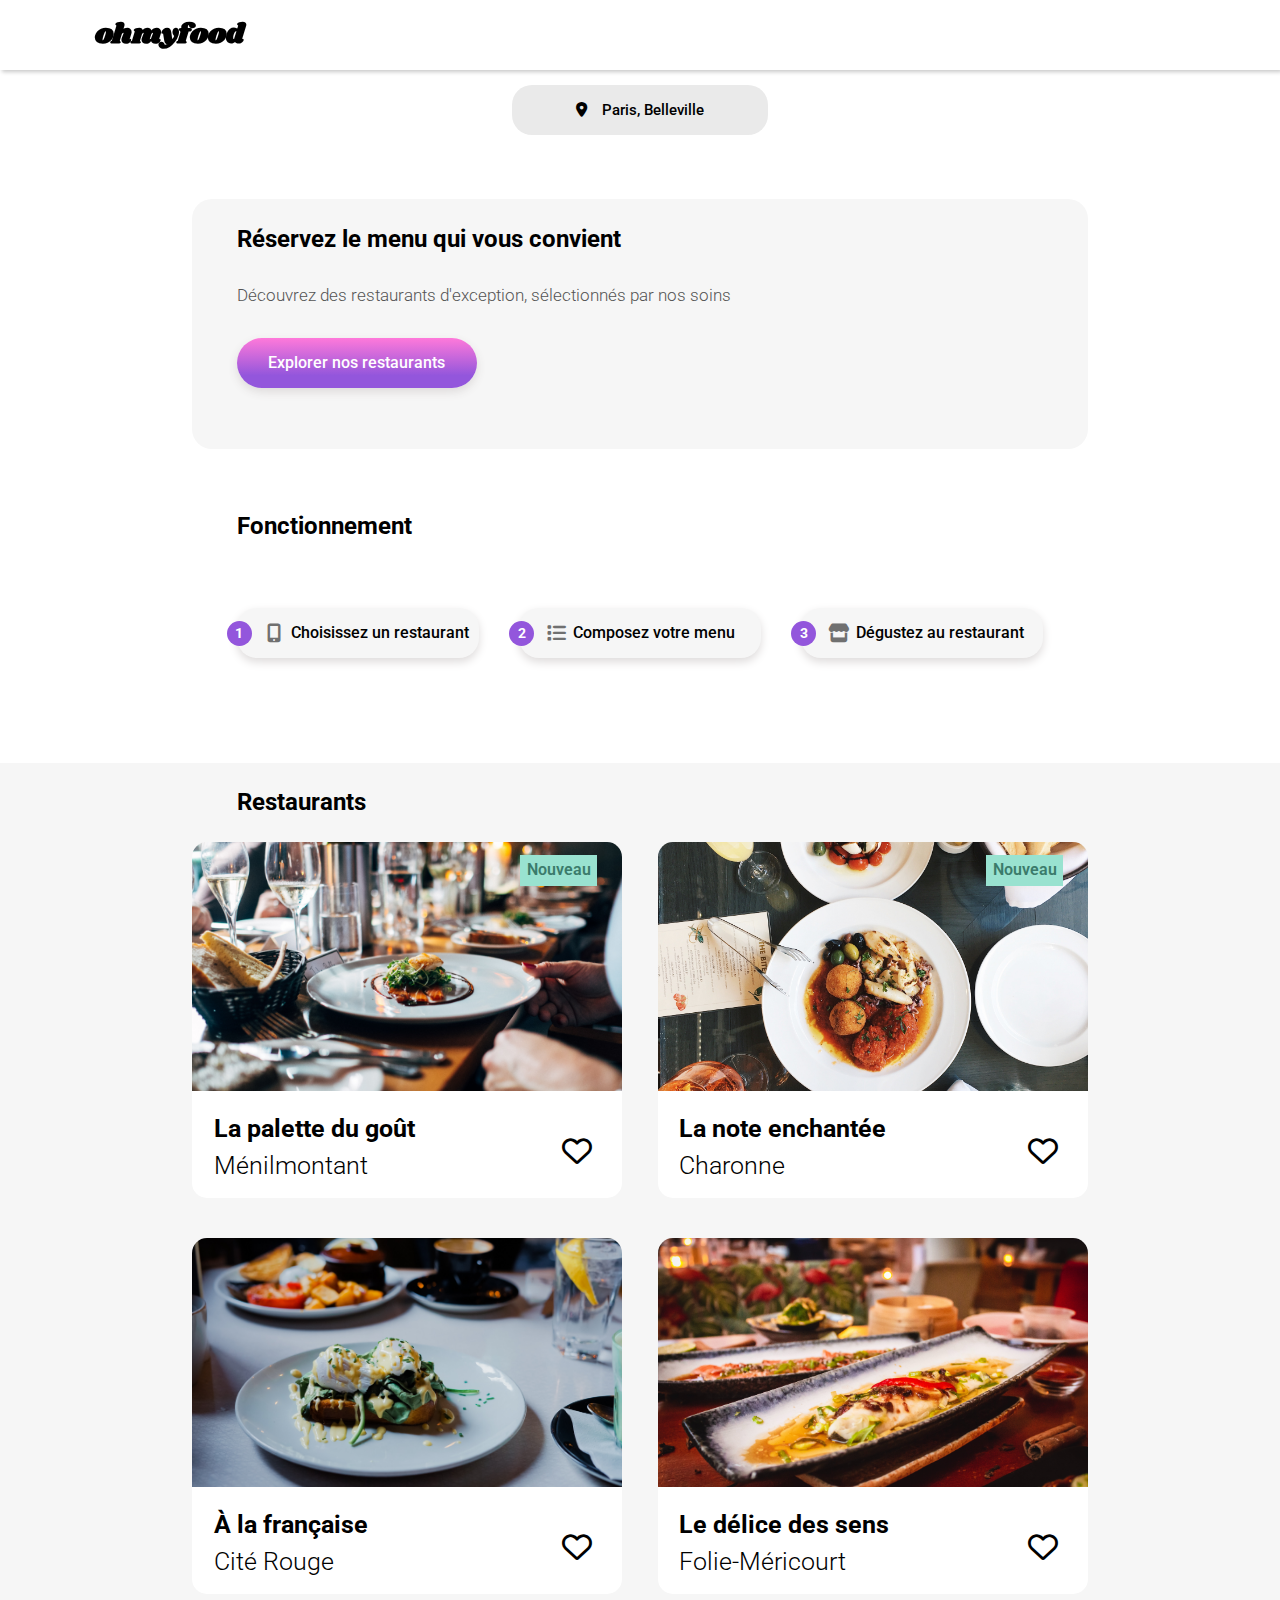
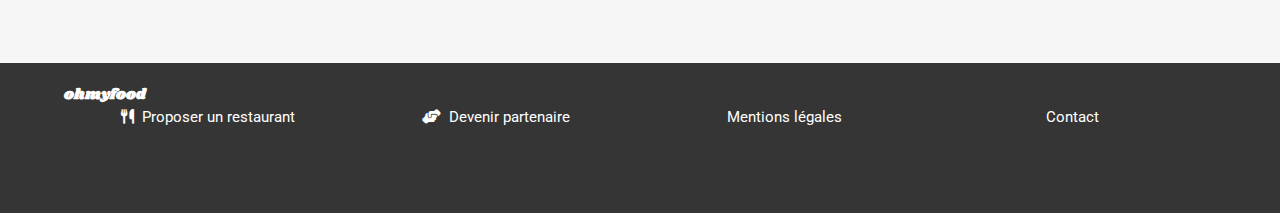
==== commit f8cbff3d: "Added loading-spinner + latest animations" ====
--- a/index.html
+++ b/index.html
@@ -19,7 +19,17 @@
     />
     <title>Oh My Food</title>
   </head>
+   
 <body>
+  <!--Loading Spinner-->
+  <div class="loader-container">
+  <div class="loader loader--hidden"></div>
+  <h1 class="loader-text loader--hidden">ohmyfood</h1>
+  </div>
+  <!--<div class="spinner-container">
+    <div class="loading loading-wheel"></div>
+  </div>  -->
+  <!--Header-->
   <header class="home-header">
     <!--Flèche de retour + Logo-->
     <div class="header-content">
@@ -53,28 +63,30 @@
       <div class="how-to-box">
         <div class="how-to">
           <h2 class="how-to-title">Fonctionnement</h2>
-          <div class="how-to-block">
-            <div class="block-content">
+          <div class="steps-blocks">
+            <div class="how-to-block">
               <h3 class="block-digit">1</h3>
-              <i class="fa-solid fa-mobile-screen-button"></i>
-            <!--</div>-->
-            <h3 class="block-text">Choisissez un restaurant</h3>
-            </div>
-          </div>
-          <div class="how-to-block">
-            <div class="block-content">
+              <div class="block-content">
+                <i class="fa-solid fa-mobile-screen-button"></i>
+              <!--</div>-->
+              <h3 class="block-text">Choisissez un restaurant</h3>
+              </div>
+            </div>
+            <div class="how-to-block">
               <h3 class="block-digit">2</h3>
-              <i class="fa-solid fa-list"></i>  
-              <h3 class="block-text">Composez votre menu</h3>
-            </div>  
-          </div>
-          <div class="how-to-block">
-            <div class="block-content">
+              <div class="block-content">
+                <i class="fa-solid fa-list"></i>  
+                <h3 class="block-text">Composez votre menu</h3>
+              </div>  
+            </div>
+            <div class="how-to-block">
               <h3 class="block-digit">3</h3>
-              <i class="fa-solid fa-store"></i>
-              <h3 class="block-text">Dégustez au restaurant</h3>
-            </div>  
-          </div>
+              <div class="block-content">
+                <i class="fa-solid fa-store"></i>
+                <h3 class="block-text">Dégustez au restaurant</h3>
+              </div>  
+            </div>
+          </div>  
         </div>
       </div>  
     </section>
@@ -89,6 +101,7 @@
               src="images/restaurants/jay-wennington-N_Y88TWmGwA-unsplash.jpg"
               alt="La palette du goût"
             />
+            <span class="new-restaurant">Nouveau</span>
           </div>
           <div class="restaurant-info">
             <div class="info-content">
@@ -107,15 +120,16 @@
         <div class="restaurant-card">
           <div class="restaurant-picture">
             <img
-              src="images/restaurants/jay-wennington-N_Y88TWmGwA-unsplash.jpg"
-              alt="La palette du goût"
+              src="images/restaurants/stil-u2Lp8tXIcjw-unsplash.jpg"
+              alt="La note enchantée"
             />
+            <span class="new-restaurant">Nouveau</span>
           </div>
           <div class="restaurant-info">
             <div class="info-content">
               <div class="info-text">
-              <h3>La palette du goût</h3>
-              <h4>Ménilmontant</h4>
+              <h3>La note enchantée</h3>
+              <h4>Charonne</h4>
               </div>
               <div class="hearts">
                 <i class="fa-regular fa-heart heart-empty"></i>
@@ -129,15 +143,15 @@
           <div class="restaurant-card">
             <div class="restaurant-picture">
               <img
-                src="images/restaurants/jay-wennington-N_Y88TWmGwA-unsplash.jpg"
+                src="images/restaurants/toa-heftiba-DQKerTsQwi0-unsplash.jpg"
                 alt="La palette du goût"
               />
             </div>
             <div class="restaurant-info">
               <div class="info-content">
                 <div class="info-text">
-                <h3>La palette du goût</h3>
-                <h4>Ménilmontant</h4>
+                <h3>À la française</h3>
+                <h4>Cité Rouge</h4>
                 </div>
                 <div class="hearts">
                   <i class="fa-regular fa-heart heart-empty"></i>
@@ -150,15 +164,15 @@
         <div class="restaurant-card">
           <div class="restaurant-picture">
             <img
-              src="images/restaurants/jay-wennington-N_Y88TWmGwA-unsplash.jpg"
+              src="images/restaurants/louis-hansel-shotsoflouis-qNBGVyOCY8Q-unsplash.jpg"
               alt="La palette du goût"
             />
           </div>
           <div class="restaurant-info">
             <div class="info-content">
               <div class="info-text">
-              <h3>La palette du goût</h3>
-              <h4>Ménilmontant</h4>
+              <h3>Le délice des sens</h3>
+              <h4>Folie-Méricourt</h4>
               </div>
               <div class="hearts">
               <i class="fa-regular fa-heart heart-empty"></i>
--- a/stylesheets/style.css
+++ b/stylesheets/style.css
@@ -1,9 +1,5 @@
 @charset "UTF-8";
 /* Parametres base et typo */
-html {
-  font-family: "Roboto", sans-serif;
-  font-size: 16px; }
-
 * {
   margin: 0;
   padding: 0; }
@@ -17,7 +13,9 @@
   display: flex;
   flex-direction: column;
   width: 100%;
-  margin: 0 auto; }
+  margin: 0 auto;
+  font-family: "Roboto", sans-serif;
+  font-size: 16px; }
 
 .restaurant-menu h2 {
   font-family: "Shrikhand", sans-serif;
@@ -43,6 +41,61 @@
     opacity: 0.8;
     box-shadow: 0 4px 10px #9b9999; }
 
+/*Loading Spinner*/
+.loader-container {
+  display: flex;
+  flex-direction: column; }
+
+.loader-text {
+  position: fixed;
+  top: -1%;
+  left: 0;
+  width: 100%;
+  height: 100%;
+  font-size: 15px;
+  font-family: "Shrikhand", sans-serif;
+  color: #9356dc;
+  display: flex;
+  align-items: center;
+  justify-content: center;
+  background: #ffff;
+  transition: opacity 3s, visibility 3s;
+  z-index: 3000; }
+
+.loader {
+  position: fixed;
+  top: 0;
+  left: 0;
+  width: 100%;
+  height: 100%;
+  display: flex;
+  align-items: center;
+  justify-content: center;
+  background: #ffff;
+  transition: opacity 3s, visibility 3s;
+  z-index: 3000; }
+
+.loader--hidden {
+  opacity: 0.7;
+  visibility: hidden; }
+
+.loader::after {
+  content: "";
+  width: 100px;
+  height: 100px;
+  border: 15px solid #dddddd;
+  border-top-color: #99e2d0;
+  border-bottom-color: #ff79da;
+  border-radius: 50%;
+  animation: loading 0.7s infinite ease-out;
+  animation-duration: 3s;
+  text-align: center; }
+
+@keyframes loading {
+  from {
+    transform: rotate(0turn); }
+  to {
+    transform: rotate(4turn); } }
 /*Header, commun à toutes les pages*/
 header {
   background-color: #ffff;
@@ -51,8 +104,9 @@
   position: fixed;
   width: 100%;
   top: 0; }
-  header .home-header {
-    box-shadow: 2px 2px 4px #c9c9c9; }
+
+.home-header {
+  box-shadow: 2px 2px 4px #c9c9c9; }
 
 .header-content {
   display: flex;
@@ -66,18 +120,20 @@
     color: #000; }
   .header-content a {
     text-decoration: none; }
+  .header-content .logo {
+    width: 100%; }
   .header-content h1 {
     line-height: 70px;
     top: 0;
     width: 210px;
-    margin: 0 auto 0 23%;
+    margin: 0 auto;
     text-align: center;
     text-decoration: none;
     font-family: "Shrikhand", sans-serif;
     font-size: 28px;
     color: #000; }
   .header-content .no-show {
-    color: #ffff; }
+    display: none; }
 
 /* Page d'accueil*/
 .top-page .location {
@@ -116,7 +172,7 @@
       font-size: 17px; }
 
 .how-to-box {
-  height: 500px; }
+  height: 550px; }
 
 .how-to {
   width: 90%;
@@ -126,8 +182,14 @@
   display: flex;
   flex-direction: column;
   justify-content: space-between; }
+  .how-to .steps-blocks {
+    display: flex;
+    flex-direction: column;
+    justify-content: space-between;
+    height: 80%; }
 
 .how-to-block {
+  display: flex;
   width: 95%;
   margin: 0 0 0 3%;
   height: 70px;
@@ -148,10 +210,8 @@
 
 .block-content {
   display: flex;
-  justify-content: space-between;
   width: 90%;
   margin: 0 auto;
-  margin-left: -18px;
   height: 70px; }
 
 .block-digit {
@@ -164,7 +224,7 @@
   justify-content: center;
   display: flex;
   font-size: 14px;
-  margin: auto; }
+  margin: 22.5px 0 0 -10px; }
 
 .block-text {
   width: 210px;
@@ -174,8 +234,8 @@
   background-color: #f6f6f6;
   height: 1200px; }
   #restaurants-list .restaurants-title {
-    width: 90%;
-    margin: 10% auto 5% auto; }
+    width: 20%;
+    margin: 10% 0 5% 5%; }
 
 .food-cards {
   width: 90%;
@@ -185,17 +245,6 @@
   justify-content: space-between;
   height: 88%; }
 
-/*
-&:hover {
-  font-weight: 900;
-  background-size: 100%;
-  transition: 3000ms;
-  color: #9356dc;
-  background: -webkit-linear-gradient(#9356dc, #ff79da);
-  -webkit-background-clip: text;
-  -webkit-text-fill-color: transparent;
-}
-*/
 .restaurant-card {
   height: 23%; }
   .restaurant-card .restaurant-picture {
@@ -215,7 +264,7 @@
       width: 90%;
       margin: auto; }
       .restaurant-card .restaurant-info .info-content i {
-        line-height: 80px;
+        margin: 6% 0;
         font-size: 22px; }
       .restaurant-card .restaurant-info .info-content .info-text {
         display: flex;
@@ -228,71 +277,49 @@
           font-size: 18px;
           font-weight: 300; }
 
+.new-restaurant {
+  position: absolute;
+  width: 15%;
+  padding: 1.5%;
+  font-size: 12px;
+  font-weight: 600;
+  right: 10%;
+  margin-top: 5%;
+  text-align: center;
+  background-color: #99e2d0;
+  color: #3b7b6b;
+  animation: blink 1s linear infinite; }
+
+@keyframes blink {
+  0% {
+    opacity: 1; }
+  50% {
+    opacity: 0.9; }
+  100% {
+    opacity: 0.8; } }
 .hearts {
   font-size: 29px;
-  line-height: 80px;
-  transition: all 5s; }
+  line-height: 80px; }
   .hearts .heart-empty {
     position: absolute;
-    right: 10%; }
+    right: 10%;
+    transition: 1s ease-in-out; }
   .hearts .heart-full {
     position: absolute;
+    transition: 1s ease-in;
     right: 10%;
-    height: 0;
+    visibility: hidden;
+    opacity: 0;
     color: transparent;
-    /*background: -webkit-linear-gradient(#9356dc, #ff79da);
+    background: -webkit-linear-gradient(#9356dc, #ff79da);
     -webkit-background-clip: text;
-    -webkit-text-fill-color: transparent;*/ }
+    -webkit-text-fill-color: transparent; }
   .hearts:hover .heart-empty {
-    height: 0; }
+    opacity: 0;
+    visibility: hidden; }
   .hearts:hover .heart-full {
-    height: 100%;
-    color: #9356dc; }
-
-.dot-container {
-  display: flex;
-  flew-direction: row; }
-
-.dot {
-  display: inline-block;
-  width: 50px;
-  height: 50px;
-  background-color: gray;
-  border-radius: 100%;
-  margin-right: 10px; }
-
-#check:checked ~ .dot.chk {
-  background-color: blue; }
-
-#check:checked ~ .dot.chk:nth-child(2) {
-  transition: all 500ms ease-in 300ms; }
-
-#check:checked ~ .dot.chk:nth-child(3) {
-  transition: all 500ms ease-in 500ms; }
-
-#check:checked ~ .dot.chk:nth-child(4) {
-  transition: all 500ms ease-in 700ms; }
-
-#check:checked ~ .dot.chk:nth-child(5) {
-  transition: all 500ms ease-in 900ms; }
-
-#check:checked ~ .dot.chk:nth-child(6) {
-  transition: all 500ms ease-in 1100ms; }
-
-#check:checked ~ .dot.chk:nth-child(7) {
-  transition: all 500ms ease-in 1300ms; }
-
-#check:checked ~ .dot.chk:nth-child(8) {
-  transition: all 500ms ease-in 1500ms; }
-
-#check:checked ~ .dot.chk:nth-child(9) {
-  transition: all 500ms ease-in 1700ms; }
-
-#check:checked ~ .dot.chk:nth-child(10) {
-  transition: all 500ms ease-in 1900ms; }
-
-#check:checked ~ .dot.chk:nth-child(11) {
-  transition: all 500ms ease-in 2100ms; }
+    visibility: visible;
+    opacity: 1; }
 
 /*Pages Restaurant*/
 /*Haut de page*/
@@ -331,7 +358,7 @@
   margin-top: 10%;
   height: fit-content; }
   .category-container .menu-category {
-    width: 120px; }
+    width: 100%; }
     .category-container .menu-category h3 {
       font-weight: 300; }
   .category-container .menu-category::after {
@@ -342,40 +369,103 @@
     width: 45px;
     border-bottom: 3px solid #99e2d0; }
 
+/*Chargement progressif des menus*/
+.starters {
+  animation: show-meals 2s ease; }
+
+.main-courses {
+  animation: show-meals 3s ease; }
+
+.desserts {
+  animation: show-meals 4s ease; }
+
+@keyframes show-meals {
+  0% {
+    transform: translateY(20px);
+    opacity: 0; }
+  75% {
+    opacity: 0.4; }
+  90% {
+    opacity: 0.6; }
+  95% {
+    opacity: 0.8; }
+  100% {
+    transform: traslateY(0);
+    opacity: 1; } }
+/* Cartes de plats + animation au survol*/
 .meal-container {
   margin-top: 7%;
   background-color: #ffff;
   height: fit-content;
   border-radius: 15px;
-  box-shadow: 0 4px 10px #dedbdb; }
-  .meal-container h4 {
-    font-size: 18px;
+  box-shadow: 0 4px 10px #dedbdb;
+  display: flex;
+  justify-content: space-between; }
+  .meal-container .meal-left {
+    width: 90%;
+    margin: 2% auto; }
+    .meal-container .meal-left h4 {
+      font-size: 18px;
+      width: 100%;
+      margin: 0 0 2% 0;
+      flex-wrap: wrap; }
+    .meal-container .meal-left .meal-d-and-p {
+      display: flex;
+      width: 100%;
+      margin: 0;
+      justify-content: space-between; }
+      .meal-container .meal-left .meal-d-and-p h5 {
+        font-weight: 300;
+        font-size: 15px;
+        width: 87%;
+        left: 5%;
+        white-space: nowrap;
+        overflow: hidden;
+        text-overflow: ellipsis; }
+      .meal-container .meal-left .meal-d-and-p .meal-price {
+        font-size: 15px;
+        font-weight: 600; }
+  .meal-container .meal-right {
+    width: 0;
+    display: flex;
+    background-color: #99e2d0;
+    justify-content: center;
+    align-items: center;
+    border-radius: 0 15px 15px 0; }
+    .meal-container .meal-right i {
+      color: #ffff;
+      font-size: 20px;
+      display: none; }
+  .meal-container:hover .meal-left {
     width: 80%;
-    margin: 0 5%;
-    flex-wrap: wrap;
-    padding: 3.5% 0 2% 0; }
-  .meal-container .meal-d-and-p {
-    display: flex;
-    width: 90%;
-    margin: 0 auto;
-    justify-content: space-between;
-    padding: 0 0 3.5% 0; }
-    .meal-container .meal-d-and-p h5 {
-      font-weight: 300;
-      font-size: 15px;
-      width: 87%;
+    transition: all 0.3s ease-in-out;
+    white-space: nowrap;
+    overflow: hidden;
+    text-overflow: ellipsis;
+    margin: 2% 5%; }
+    .meal-container:hover .meal-left h4 {
+      width: 100%;
+      margin: 0 0 3% 0;
       white-space: nowrap;
       overflow: hidden;
       text-overflow: ellipsis; }
-    .meal-container .meal-d-and-p .meal-price {
-      font-size: 15px;
-      font-weight: 600; }
-
+  .meal-container:hover .meal-right {
+    width: 20%;
+    transition: all 0.3s ease-in-out; }
+    .meal-container:hover .meal-right i {
+      display: inline;
+      animation: spin 0.5s linear; }
+@keyframes spin {
+  0% {
+    transform: rotate(0deg); }
+  100% {
+    transform: rotate(360deg); } }
 /* Footer, commun à toutes les pages*/
 footer {
   color: #ffff;
   background-color: #353535;
-  height: fit-content; }
+  height: fit-content;
+  font-family: "Roboto", sans-serif; }
   footer .footer-content {
     width: 90%;
     display: flex;
@@ -398,4 +488,216 @@
       footer .footer-content a i {
         margin-right: 3%; }
 
+@media screen and (min-width: 767px) {
+  .header-content {
+    width: 90%; }
+    .header-content i {
+      margin-right: 15px; }
+    .header-content h1 {
+      margin: 0 0 0 -4%; }
+
+  /*Media Query Page d'accueil*/
+  .top-page .location {
+    width: 20%;
+    min-width: 210px;
+    margin: 85px auto 0 auto;
+    border-radius: 20px; }
+    .top-page .location h3 {
+      width: 50%;
+      min-width: 120px; }
+  .top-page .intro {
+    width: 90%;
+    height: 250px;
+    margin: 5% auto;
+    border-radius: 20px; }
+    .top-page .intro .intro-texts {
+      padding: 3% 0;
+      text-align: left; }
+      .top-page .intro .intro-texts h2,
+      .top-page .intro .intro-texts h3 {
+        width: 90%; }
+      .top-page .intro .intro-texts input {
+        width: 240px;
+        margin: 0 0 0 5%; }
+  .top-page .how-to-box {
+    height: 250px;
+    width: 90%;
+    margin: 0 auto; }
+    .top-page .how-to-box .how-to {
+      height: 80%;
+      padding: 0; }
+      .top-page .how-to-box .how-to .how-to-block {
+        width: 50%;
+        margin: 0;
+        height: 50px;
+        line-height: 50px; }
+        .top-page .how-to-box .how-to .how-to-block .block-digit {
+          margin-top: 12.5px; }
+        .top-page .how-to-box .how-to .how-to-block .block-content {
+          height: 50px; }
+          .top-page .how-to-box .how-to .how-to-block .block-content .block-text {
+            font-size: 18px; }
+        .top-page .how-to-box .how-to .how-to-block i {
+          line-height: 50px; }
+
+  #restaurants-list {
+    height: 900px; }
+    #restaurants-list .restaurants-title {
+      margin: 2% 0 2% 10%; }
+    #restaurants-list .food-cards {
+      width: 90%;
+      flex-direction: row;
+      flex-wrap: wrap; }
+    #restaurants-list .restaurant-card {
+      height: 45%;
+      width: 48%; }
+      #restaurants-list .restaurant-card .restaurant-info .info-content i {
+        margin: 0 0 0 -3%;
+        font-size: 30px;
+        line-height: 400%;
+        right: auto; }
+      #restaurants-list .restaurant-card .restaurant-info .info-text {
+        margin: 0; }
+        #restaurants-list .restaurant-card .restaurant-info .info-text h3 {
+          line-height: 300%;
+          font-size: 25px; }
+        #restaurants-list .restaurant-card .restaurant-info .info-text h4 {
+          line-height: 0;
+          font-size: 25px; }
+
+  .new-restaurant {
+    width: 10%;
+    font-size: 16px;
+    padding: 0.5%;
+    margin: 2% 0 0 -14%;
+    right: auto; }
+
+  /*Media Query Pages Restaurants*/
+  html {
+    height: 100%; }
+
+  body {
+    height: 100%; }
+
+  .restaurant-main {
+    height: 90%; }
+
+  .restaurant-picture-top {
+    height: 100%;
+    width: 100%;
+    margin-top: 0; }
+    .restaurant-picture-top img {
+      height: 100%;
+      object-fit: cover; }
+
+  .restaurant-menu {
+    height: 90%;
+    margin: auto; }
+    .restaurant-menu .restaurant-name {
+      margin-top: 0; }
+
+  .restaurants-section {
+    top: 11%;
+    margin: 0 5%;
+    position: absolute;
+    border-radius: 40px;
+    width: 90%;
+    height: 75%; }
+    .restaurants-section input {
+      margin: 20px 40%;
+      width: 20%; } }
+    @media screen and (min-width: 767px) and (min-width: 767px) and (max-height: 700px) {
+      .restaurants-section input {
+        margin: 10px 40%; } }
+
+@media screen and (min-width: 767px) and (min-width: 767px) and (max-height: 865px) {
+  input {
+    height: 35px; } }
+@media screen and (min-width: 767px) {
+  .category-container {
+    display: flex;
+    flex-wrap: wrap;
+    height: 29%;
+    width: 100%;
+    margin: auto; }
+
+  .meal-container {
+    margin: auto 2.5%;
+    width: 45%; }
+    .meal-container .meal-left h4 {
+      font-size: 16px; } }
+    @media screen and (min-width: 767px) and (min-width: 767px) and (max-height: 700px) {
+      .meal-container .meal-left h4 {
+        font-size: 14px; } }
+@media screen and (min-width: 767px) {
+    .meal-container .meal-left .meal-d-and-p h5 {
+      font-size: 14px; } }
+    @media screen and (min-width: 767px) and (min-width: 767px) and (max-height: 700px) {
+      .meal-container .meal-left .meal-d-and-p h5 {
+        font-size: 13px; } }
+@media screen and (min-width: 767px) {
+    .meal-container .meal-left .meal-d-and-p .meal-price {
+      font-size: 14px; } }
+    @media screen and (min-width: 767px) and (min-width: 767px) and (max-height: 700px) {
+      .meal-container .meal-left .meal-d-and-p .meal-price {
+        font-size: 13px; } }
+@media screen and (min-width: 767px) {
+    .meal-container .meal-right i {
+      font-size: 15px; }
+
+  /*Media Query Footer*/
+  footer {
+    height: 150px; }
+    footer .footer-content {
+      width: 90%;
+      height: 60%; }
+      footer .footer-content h3 {
+        margin: 2% 0 0 0; }
+      footer .footer-content ul {
+        display: flex;
+        justify-content: space-between;
+        height: 90%;
+        width: 100%;
+        text-align: center;
+        padding: 0;
+        margin-top: 0;
+        font-size: 15px; }
+        footer .footer-content ul a {
+          width: 25%; } }
+@media screen and (min-width: 767px) and (min-width: 992px) {
+  /*Media Query Page d'accueil*/
+  .top-page .intro {
+    width: 70%; }
+  .top-page .how-to-box {
+    width: 70%; }
+    .top-page .how-to-box .steps-blocks {
+      flex-direction: row;
+      align-items: center; }
+    .top-page .how-to-box .how-to .how-to-block {
+      width: 30%; }
+      .top-page .how-to-box .how-to .how-to-block .block-content .block-text {
+        font-size: 12px; } }
+      @media screen and (min-width: 767px) and (min-width: 992px) and (min-width: 1272px) {
+        .top-page .how-to-box .how-to .how-to-block .block-content .block-text {
+          font-size: 16px; } }
+
+@media screen and (min-width: 767px) and (min-width: 992px) {
+  .header-content i {
+    margin-right: 0; }
+  .header-content h1 {
+    margin: 0; }
+
+  #restaurants-list .restaurants-title {
+    margin-left: 18.5%; }
+  #restaurants-list .food-cards {
+    width: 70%; }
+
+  .new-restaurant {
+    width: 5%;
+    min-width: 65px;
+    margin: 1% 0 0 -8%; } }
+@media screen and (min-width: 767px) and (min-width: 1800px) {
+  #restaurants-list {
+    height: 1100px; } }
+
 /*# sourceMappingURL=style.css.map */
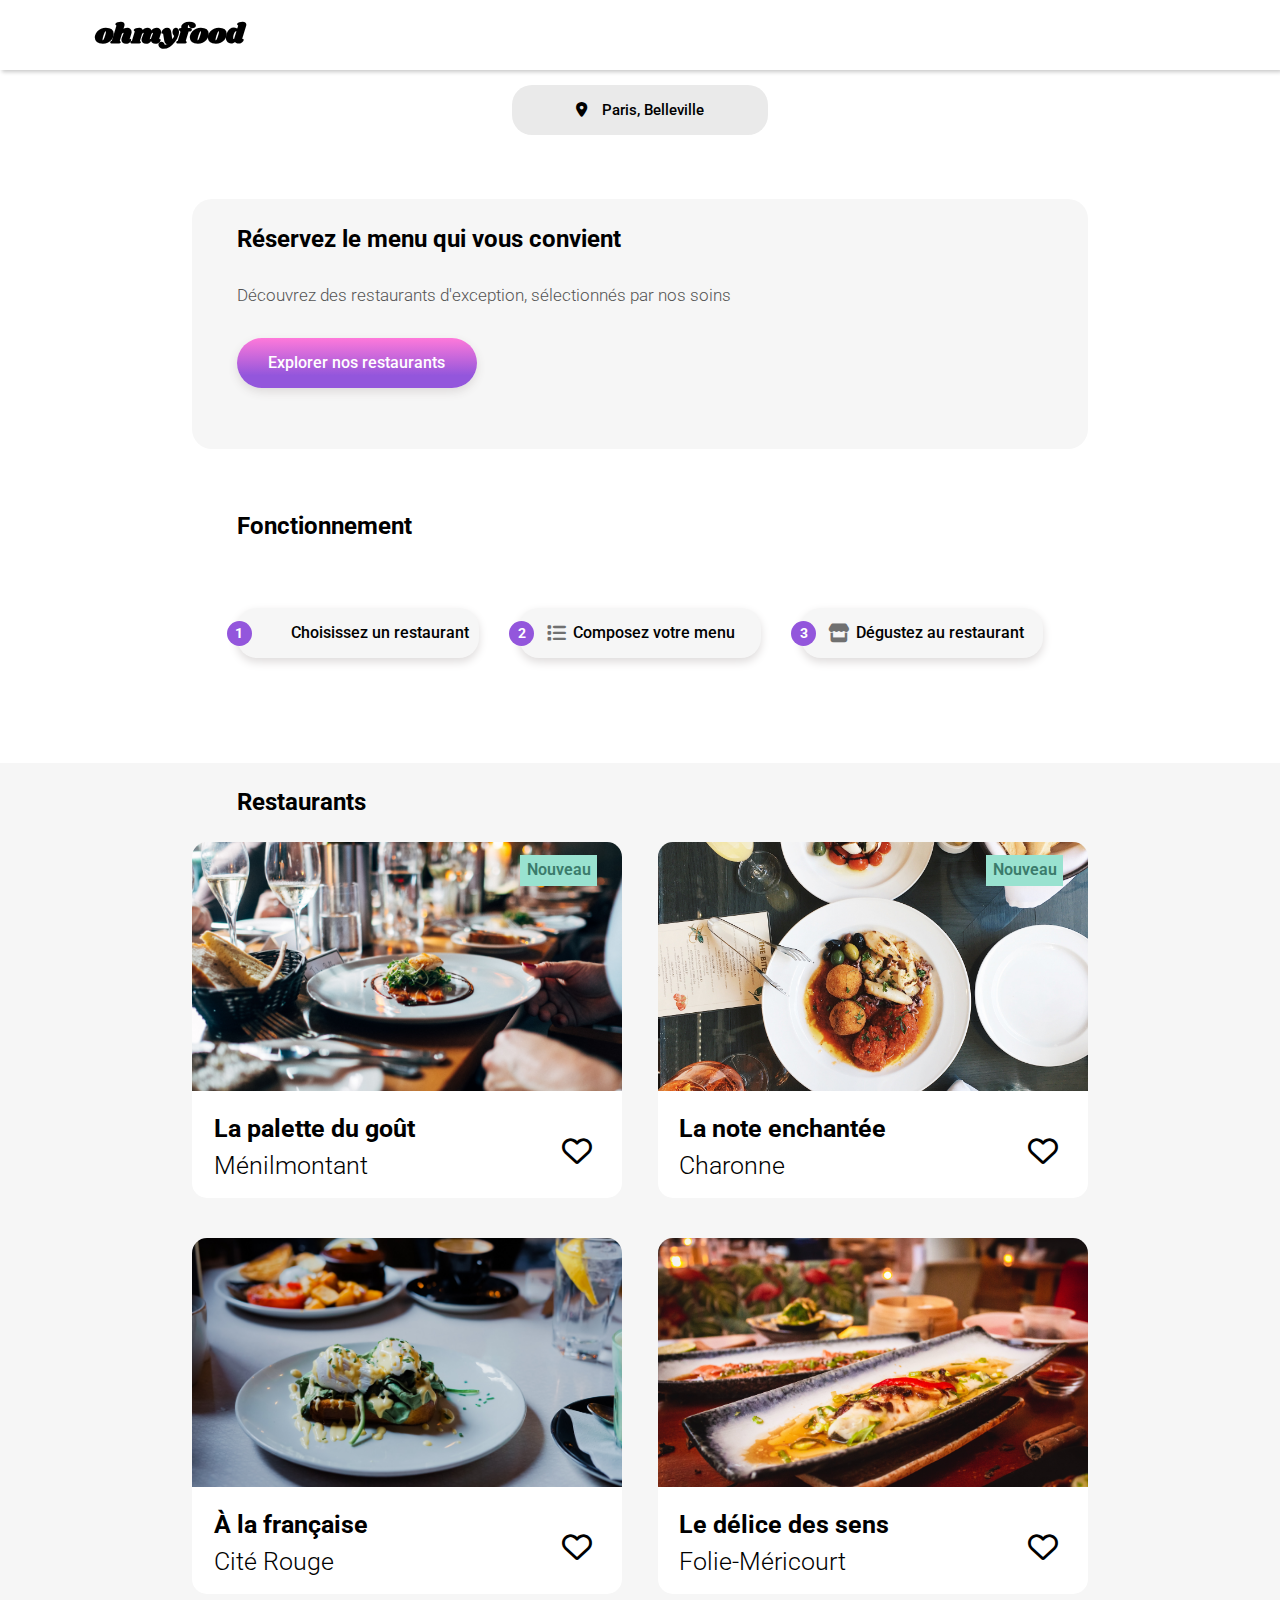
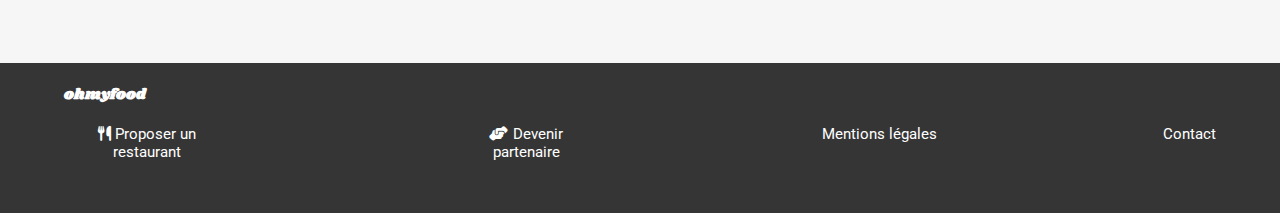
==== commit dd16a45b: "Final changes - W3C Validators OK" ====
--- a/index.html
+++ b/index.html
@@ -44,7 +44,7 @@
   <main class="home-main">
     <section class="top-page">
       <!--Localisation-->
-      <div class="button-block">
+      <div class=".button-block">
         <div class="location">
           <h3><i class="fa-solid fa-location-dot"></i>Paris, Belleville</h3>
         </div>
@@ -55,7 +55,7 @@
           <h3>
             Découvrez des restaurants d'exception, sélectionnés par nos soins
           </h3>
-          <a href="#restaurants-list"><input type="button" value="Explorer nos restaurants" /></a>
+          <a class="button" href="#restaurants-list">Explorer nos restaurants</a>
           </div>
         </div>
       </div>
@@ -67,7 +67,7 @@
             <div class="how-to-block">
               <h3 class="block-digit">1</h3>
               <div class="block-content">
-                <i class="fa-solid fa-mobile-screen-button"></i>
+                <i class="fa-solid fa-mobile-screen-.button"></i>
               <!--</div>-->
               <h3 class="block-text">Choisissez un restaurant</h3>
               </div>
@@ -189,10 +189,10 @@
     <div class="footer-content">
       <h3>ohmyfood</h3>
       <ul>
-        <a href="index.html"><li><i class="fa-solid fa-utensils"></i>Proposer un restaurant</li></a>
-        <a href="index.html"><li><i class="fa-solid fa-handshake-angle"></i>Devenir partenaire</li></a>
-        <a href="#"><li>Mentions légales</li></a>
-        <a href="mailto:bouthorsv@gmail.com"><li>Contact</li></a>
+        <li><a href="index.html"><i class="fa-solid fa-utensils"></i>Proposer un restaurant</a></li>
+        <li><a href="index.html"><i class="fa-solid fa-handshake-angle"></i>Devenir partenaire</a></li>
+        <li><a href="#">Mentions légales</a></li>
+        <li><a href="mailto:bouthorsv@gmail.com">Contact</a></li>
       </ul>
     </div>
   </footer>
--- a/stylesheets/style.css
+++ b/stylesheets/style.css
@@ -18,15 +18,18 @@
   font-size: 16px; }
 
 .restaurant-menu h2 {
+  color: #ffff;
   font-family: "Shrikhand", sans-serif;
-  font-size: 18px;
-  font-color: #ffff; }
+  font-size: 18px; }
+
+.restaurant-name h2 {
+  color: #000; }
 
 footer h3 {
   font-family: "Shrikhand", sans-serif;
   font-size: 15px; }
 
-input {
+.button {
   background: #ff79da;
   background: -webkit-linear-gradient(#ff79da 0%, #9356dc 75%);
   box-shadow: 0 4px 10px #dedbdb;
@@ -36,8 +39,11 @@
   color: #ffff;
   font-weight: 500;
   border-radius: 40px;
-  border: none; }
-  input:hover {
+  border: none;
+  text-decoration: none;
+  line-height: 50px;
+  text-align: center; }
+  .button:hover {
     opacity: 0.8;
     box-shadow: 0 4px 10px #9b9999; }
 
@@ -338,7 +344,7 @@
   display: flex;
   flex-direction: column;
   justify-content: space-between; }
-  .restaurants-section input {
+  .restaurants-section .button {
     margin: 20%; }
 
 .restaurant-menu {
@@ -390,7 +396,7 @@
   95% {
     opacity: 0.8; }
   100% {
-    transform: traslateY(0);
+    transform: translateY(0);
     opacity: 1; } }
 /* Cartes de plats + animation au survol*/
 .meal-container {
@@ -516,7 +522,7 @@
       .top-page .intro .intro-texts h2,
       .top-page .intro .intro-texts h3 {
         width: 90%; }
-      .top-page .intro .intro-texts input {
+      .top-page .intro .intro-texts .button {
         width: 240px;
         margin: 0 0 0 5%; }
   .top-page .how-to-box {
@@ -603,16 +609,17 @@
     border-radius: 40px;
     width: 90%;
     height: 75%; }
-    .restaurants-section input {
+    .restaurants-section .button {
       margin: 20px 40%;
       width: 20%; } }
     @media screen and (min-width: 767px) and (min-width: 767px) and (max-height: 700px) {
-      .restaurants-section input {
+      .restaurants-section .button {
         margin: 10px 40%; } }
 
 @media screen and (min-width: 767px) and (min-width: 767px) and (max-height: 865px) {
-  input {
-    height: 35px; } }
+  .button {
+    height: 35px;
+    line-height: 35px; } }
 @media screen and (min-width: 767px) {
   .category-container {
     display: flex;
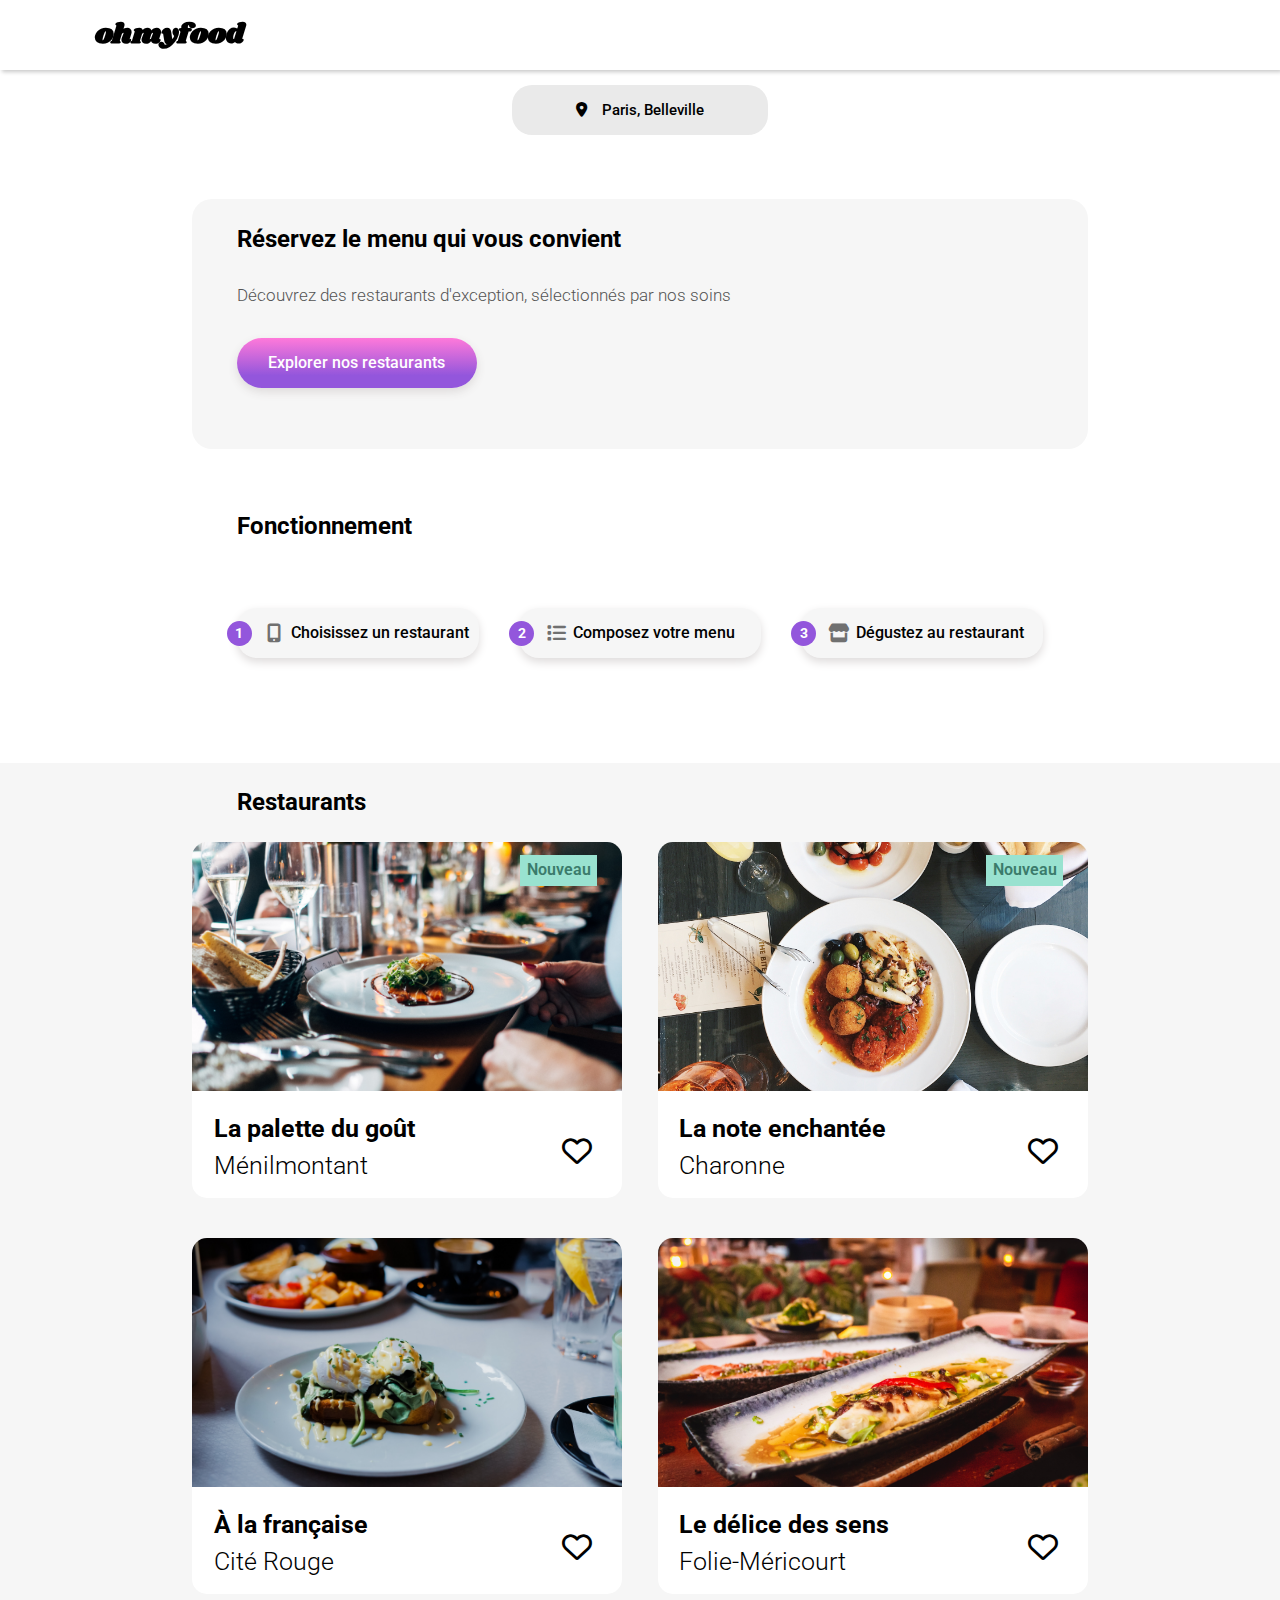
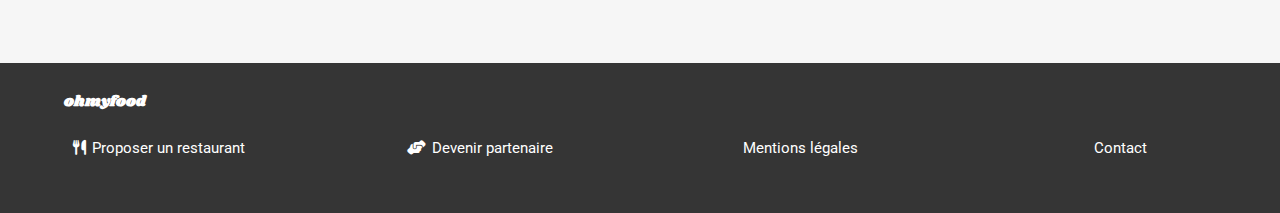
==== commit 1374d138: "updated icon for homepage" ====
--- a/index.html
+++ b/index.html
@@ -26,9 +26,7 @@
   <div class="loader loader--hidden"></div>
   <h1 class="loader-text loader--hidden">ohmyfood</h1>
   </div>
-  <!--<div class="spinner-container">
-    <div class="loading loading-wheel"></div>
-  </div>  -->
+
   <!--Header-->
   <header class="home-header">
     <!--Flèche de retour + Logo-->
@@ -67,7 +65,7 @@
             <div class="how-to-block">
               <h3 class="block-digit">1</h3>
               <div class="block-content">
-                <i class="fa-solid fa-mobile-screen-.button"></i>
+                <i class="fa-solid fa-mobile-screen-button"></i>
               <!--</div>-->
               <h3 class="block-text">Choisissez un restaurant</h3>
               </div>
@@ -95,7 +93,7 @@
       <h2 class="restaurants-title">Restaurants</h2>
       <div class="food-cards">
         <!--Carte restaurant 1-->
-        <div class="restaurant-card">
+        <a class="restaurant-card" href="restaurant_1.html">
           <div class="restaurant-picture">
             <img
               src="images/restaurants/jay-wennington-N_Y88TWmGwA-unsplash.jpg"
@@ -115,9 +113,9 @@
               </div>
             </div>  
           </div>
-        </div>
+        </a>
         <!--Carte restaurant 2-->
-        <div class="restaurant-card">
+        <a class="restaurant-card" href="restaurant_2.html">
           <div class="restaurant-picture">
             <img
               src="images/restaurants/stil-u2Lp8tXIcjw-unsplash.jpg"
@@ -137,10 +135,10 @@
               </div>
             </div>  
           </div>
-        </div>
+          </a>
         
           <!--Carte restaurant 3-->
-          <div class="restaurant-card">
+          <a class="restaurant-card" href="restaurant_3.html">
             <div class="restaurant-picture">
               <img
                 src="images/restaurants/toa-heftiba-DQKerTsQwi0-unsplash.jpg"
@@ -159,9 +157,9 @@
                 </div>
               </div>  
             </div>
-          </div>
+          </a>
         <!--Carte restaurant 4-->  
-        <div class="restaurant-card">
+        <a class="restaurant-card" href="restaurant_4.html">
           <div class="restaurant-picture">
             <img
               src="images/restaurants/louis-hansel-shotsoflouis-qNBGVyOCY8Q-unsplash.jpg"
@@ -180,7 +178,7 @@
               </div>
             </div>  
           </div>
-        </div>
+        </a>
       </div>  
     </section>
   </main>
--- a/stylesheets/style.css
+++ b/stylesheets/style.css
@@ -9,6 +9,80 @@
   box-sizing: border-box;
   width: 100%; }
 
+/*Loading Spinner*/
+.loader-container {
+  display: flex;
+  flex-direction: column;
+  animation: fadeout 0.2s;
+  animation-duration: 3s;
+  z-index: 3000; }
+
+.loader-text {
+  position: fixed;
+  top: -1%;
+  left: 0;
+  width: 100%;
+  height: 100%;
+  font-size: 15px;
+  font-family: "Shrikhand", sans-serif;
+  color: #9356dc;
+  display: flex;
+  align-items: center;
+  justify-content: center;
+  background: #ffff;
+  transition: opacity 3s, visibility 3s;
+  z-index: 3000; }
+
+.loader {
+  position: fixed;
+  top: 0;
+  left: 0;
+  width: 100%;
+  height: 100%;
+  display: flex;
+  align-items: center;
+  justify-content: center;
+  background: #ffff;
+  transition: opacity 3s, visibility 3s;
+  z-index: 3000; }
+
+.loader--hidden {
+  opacity: 0.7;
+  z-index: 3000;
+  visibility: hidden;
+  animation: fadeout 0.2s;
+  animation-duration: 3s; }
+
+@keyframes fadeout {
+  0% {
+    opacity: 1;
+    visibility: visible; }
+  90% {
+    opacity: 0.8; }
+  100% {
+    opacity: 0.7;
+    visibility: hidden; } }
+.loader::after {
+  content: "";
+  opacity: 1;
+  width: 100px;
+  height: 100px;
+  border: 15px solid #dddddd;
+  border-top-color: #99e2d0;
+  border-bottom-color: #ff79da;
+  border-radius: 50%;
+  animation: loading 0.3s infinite;
+  animation-duration: 3s;
+  animation-delay: 0s;
+  animation-fill-mode: forwards;
+  text-align: center;
+  z-index: 3000; }
+
+@keyframes loading {
+  from {
+    transform: rotate(0turn); }
+  to {
+    transform: rotate(4turn); } }
 main {
   display: flex;
   flex-direction: column;
@@ -28,6 +102,9 @@
 footer h3 {
   font-family: "Shrikhand", sans-serif;
   font-size: 15px; }
+
+a {
+  text-decoration: none; }
 
 .button {
   background: #ff79da;
@@ -47,73 +124,27 @@
     opacity: 0.8;
     box-shadow: 0 4px 10px #9b9999; }
 
-/*Loading Spinner*/
-.loader-container {
-  display: flex;
-  flex-direction: column; }
-
-.loader-text {
-  position: fixed;
-  top: -1%;
-  left: 0;
-  width: 100%;
-  height: 100%;
-  font-size: 15px;
-  font-family: "Shrikhand", sans-serif;
-  color: #9356dc;
-  display: flex;
-  align-items: center;
-  justify-content: center;
-  background: #ffff;
-  transition: opacity 3s, visibility 3s;
-  z-index: 3000; }
-
-.loader {
-  position: fixed;
-  top: 0;
-  left: 0;
-  width: 100%;
-  height: 100%;
-  display: flex;
-  align-items: center;
-  justify-content: center;
-  background: #ffff;
-  transition: opacity 3s, visibility 3s;
-  z-index: 3000; }
-
-.loader--hidden {
-  opacity: 0.7;
-  visibility: hidden; }
-
-.loader::after {
-  content: "";
-  width: 100px;
-  height: 100px;
-  border: 15px solid #dddddd;
-  border-top-color: #99e2d0;
-  border-bottom-color: #ff79da;
-  border-radius: 50%;
-  animation: loading 0.7s infinite ease-out;
-  animation-duration: 3s;
-  text-align: center; }
-
-@keyframes loading {
-  from {
-    transform: rotate(0turn); }
-  to {
-    transform: rotate(4turn); } }
 /*Header, commun à toutes les pages*/
 header {
   background-color: #ffff;
   height: 70px;
-  z-index: 2000;
+  z-index: 1;
   position: fixed;
   width: 100%;
   top: 0; }
 
 .home-header {
-  box-shadow: 2px 2px 4px #c9c9c9; }
-
+  box-shadow: 2px 2px 4px #c9c9c9;
+  animation: fadein 0s;
+  animation-duration: 2.5s; }
+
+@keyframes fadein {
+  0% {
+    opacity: 0; }
+  95% {
+    opacity: 0; }
+  100% {
+    opacity: 1; } }
 .header-content {
   display: flex;
   justify-content: left;
@@ -125,7 +156,10 @@
     left: 0;
     color: #000; }
   .header-content a {
-    text-decoration: none; }
+    text-decoration: none;
+    color: #000; }
+    .header-content a :visited {
+      color: #000; }
   .header-content .logo {
     width: 100%; }
   .header-content h1 {
@@ -239,6 +273,11 @@
 #restaurants-list {
   background-color: #f6f6f6;
   height: 1200px; }
+  #restaurants-list a {
+    text-decoration: none;
+    color: #000; }
+    #restaurants-list a :visited {
+      color: #000; }
   #restaurants-list .restaurants-title {
     width: 20%;
     margin: 10% 0 5% 5%; }
@@ -576,101 +615,7 @@
     font-size: 16px;
     padding: 0.5%;
     margin: 2% 0 0 -14%;
-    right: auto; }
-
-  /*Media Query Pages Restaurants*/
-  html {
-    height: 100%; }
-
-  body {
-    height: 100%; }
-
-  .restaurant-main {
-    height: 90%; }
-
-  .restaurant-picture-top {
-    height: 100%;
-    width: 100%;
-    margin-top: 0; }
-    .restaurant-picture-top img {
-      height: 100%;
-      object-fit: cover; }
-
-  .restaurant-menu {
-    height: 90%;
-    margin: auto; }
-    .restaurant-menu .restaurant-name {
-      margin-top: 0; }
-
-  .restaurants-section {
-    top: 11%;
-    margin: 0 5%;
-    position: absolute;
-    border-radius: 40px;
-    width: 90%;
-    height: 75%; }
-    .restaurants-section .button {
-      margin: 20px 40%;
-      width: 20%; } }
-    @media screen and (min-width: 767px) and (min-width: 767px) and (max-height: 700px) {
-      .restaurants-section .button {
-        margin: 10px 40%; } }
-
-@media screen and (min-width: 767px) and (min-width: 767px) and (max-height: 865px) {
-  .button {
-    height: 35px;
-    line-height: 35px; } }
-@media screen and (min-width: 767px) {
-  .category-container {
-    display: flex;
-    flex-wrap: wrap;
-    height: 29%;
-    width: 100%;
-    margin: auto; }
-
-  .meal-container {
-    margin: auto 2.5%;
-    width: 45%; }
-    .meal-container .meal-left h4 {
-      font-size: 16px; } }
-    @media screen and (min-width: 767px) and (min-width: 767px) and (max-height: 700px) {
-      .meal-container .meal-left h4 {
-        font-size: 14px; } }
-@media screen and (min-width: 767px) {
-    .meal-container .meal-left .meal-d-and-p h5 {
-      font-size: 14px; } }
-    @media screen and (min-width: 767px) and (min-width: 767px) and (max-height: 700px) {
-      .meal-container .meal-left .meal-d-and-p h5 {
-        font-size: 13px; } }
-@media screen and (min-width: 767px) {
-    .meal-container .meal-left .meal-d-and-p .meal-price {
-      font-size: 14px; } }
-    @media screen and (min-width: 767px) and (min-width: 767px) and (max-height: 700px) {
-      .meal-container .meal-left .meal-d-and-p .meal-price {
-        font-size: 13px; } }
-@media screen and (min-width: 767px) {
-    .meal-container .meal-right i {
-      font-size: 15px; }
-
-  /*Media Query Footer*/
-  footer {
-    height: 150px; }
-    footer .footer-content {
-      width: 90%;
-      height: 60%; }
-      footer .footer-content h3 {
-        margin: 2% 0 0 0; }
-      footer .footer-content ul {
-        display: flex;
-        justify-content: space-between;
-        height: 90%;
-        width: 100%;
-        text-align: center;
-        padding: 0;
-        margin-top: 0;
-        font-size: 15px; }
-        footer .footer-content ul a {
-          width: 25%; } }
+    right: auto; } }
 @media screen and (min-width: 767px) and (min-width: 992px) {
   /*Media Query Page d'accueil*/
   .top-page .intro {
@@ -706,5 +651,109 @@
 @media screen and (min-width: 767px) and (min-width: 1800px) {
   #restaurants-list {
     height: 1100px; } }
+@media screen and (min-width: 767px) {
+  /*Media Query Pages Restaurants*/
+  html {
+    height: 100%; }
+
+  body {
+    height: 100%; }
+
+  .restaurant-main {
+    height: 1250px; } }
+  @media screen and (min-width: 767px) and (min-width: 992px) {
+    .restaurant-main {
+      height: 1500px; } }
+
+@media screen and (min-width: 767px) {
+  .restaurant-picture-top {
+    height: 100%;
+    width: 100%;
+    margin-top: 0; }
+    .restaurant-picture-top img {
+      height: 100%;
+      object-fit: cover; }
+
+  .restaurant-menu {
+    height: 90%;
+    margin: auto; }
+    .restaurant-menu .restaurant-name {
+      margin-top: 0; }
+
+  .restaurants-section {
+    top: 135px;
+    margin: 0 5%;
+    position: absolute;
+    border-radius: 40px;
+    width: 90%;
+    height: 1000px; } }
+  @media screen and (min-width: 767px) and (min-width: 992px) {
+    .restaurants-section {
+      height: 1200px; } }
+@media screen and (min-width: 767px) {
+    .restaurants-section .button {
+      margin: 20px 40%;
+      width: 20%; }
+
+  .category-container {
+    display: flex;
+    flex-wrap: wrap;
+    height: 29%;
+    width: 100%;
+    margin: auto; }
+    .category-container .menu-category {
+      margin-top: 30px; }
+
+  .meal-container {
+    margin: auto 2.5%;
+    width: 45%; }
+    .meal-container .meal-left h4 {
+      font-size: 18px; } }
+    @media screen and (min-width: 767px) and (max-width: 992px) {
+      .meal-container .meal-left h4 {
+        font-size: 15px; } }
+@media screen and (min-width: 767px) {
+    .meal-container .meal-left .meal-d-and-p h5 {
+      font-size: 16px; } }
+    @media screen and (min-width: 767px) and (max-width: 992px) {
+      .meal-container .meal-left .meal-d-and-p h5 {
+        font-size: 14px; } }
+@media screen and (min-width: 767px) {
+    .meal-container .meal-left .meal-d-and-p .meal-price {
+      font-size: 16px; } }
+    @media screen and (min-width: 767px) and (max-width: 992px) {
+      .meal-container .meal-left .meal-d-and-p .meal-price {
+        font-size: 14px; } }
+@media screen and (min-width: 767px) {
+    .meal-container .meal-right i {
+      font-size: 20px; } }
+    @media screen and (min-width: 767px) and (max-width: 992px) {
+      .meal-container .meal-right i {
+        font-size: 16px; } }
+
+@media screen and (min-width: 767px) {
+  /*Media Query Footer*/
+  footer {
+    height: 150px; }
+    footer .footer-content {
+      width: 100%;
+      height: 60%; }
+      footer .footer-content h3 {
+        margin: 30px auto 0 auto;
+        width: 90%; }
+      footer .footer-content ul {
+        display: flex;
+        justify-content: space-between;
+        height: 90%;
+        width: 90%;
+        text-align: center;
+        padding: 0;
+        margin: 0 auto;
+        font-size: 15px; }
+        footer .footer-content ul a {
+          width: 25%; }
+        footer .footer-content ul li {
+          margin-top: 30px;
+          width: 190px; } }
 
 /*# sourceMappingURL=style.css.map */
